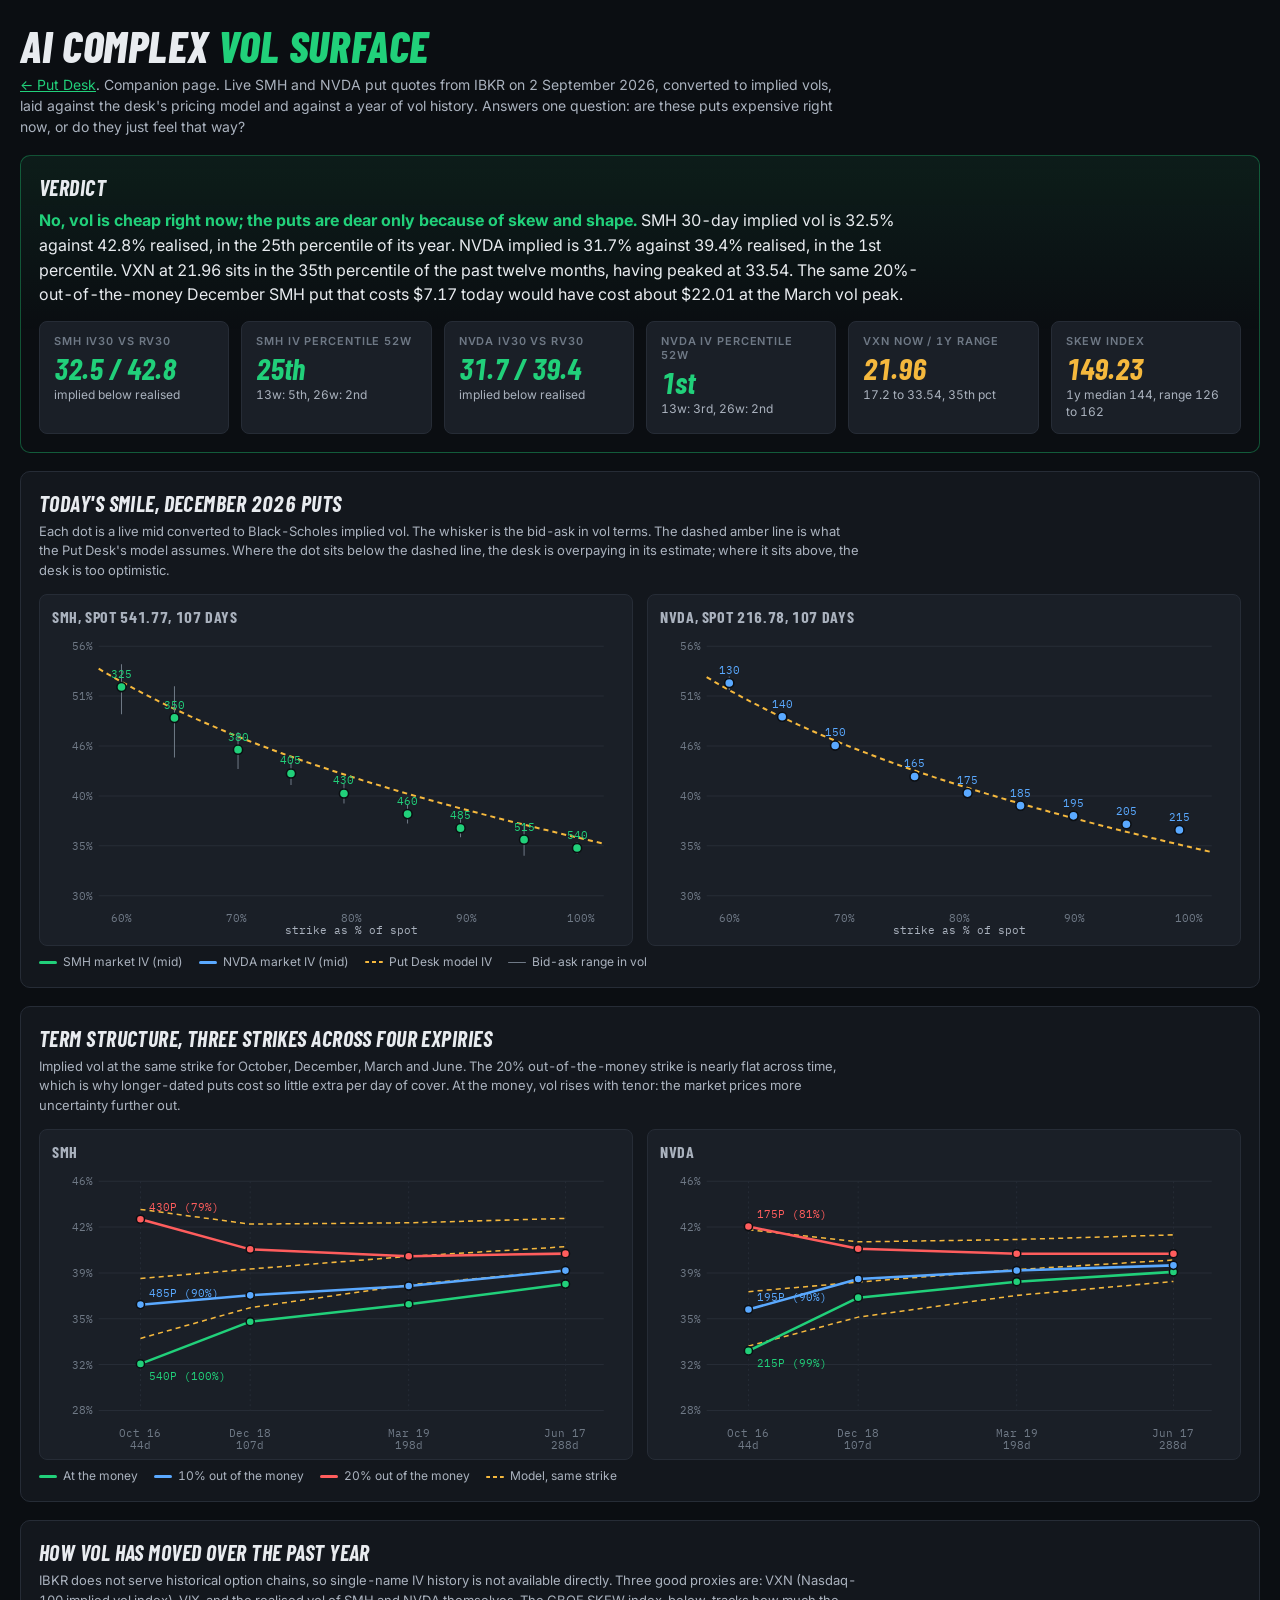
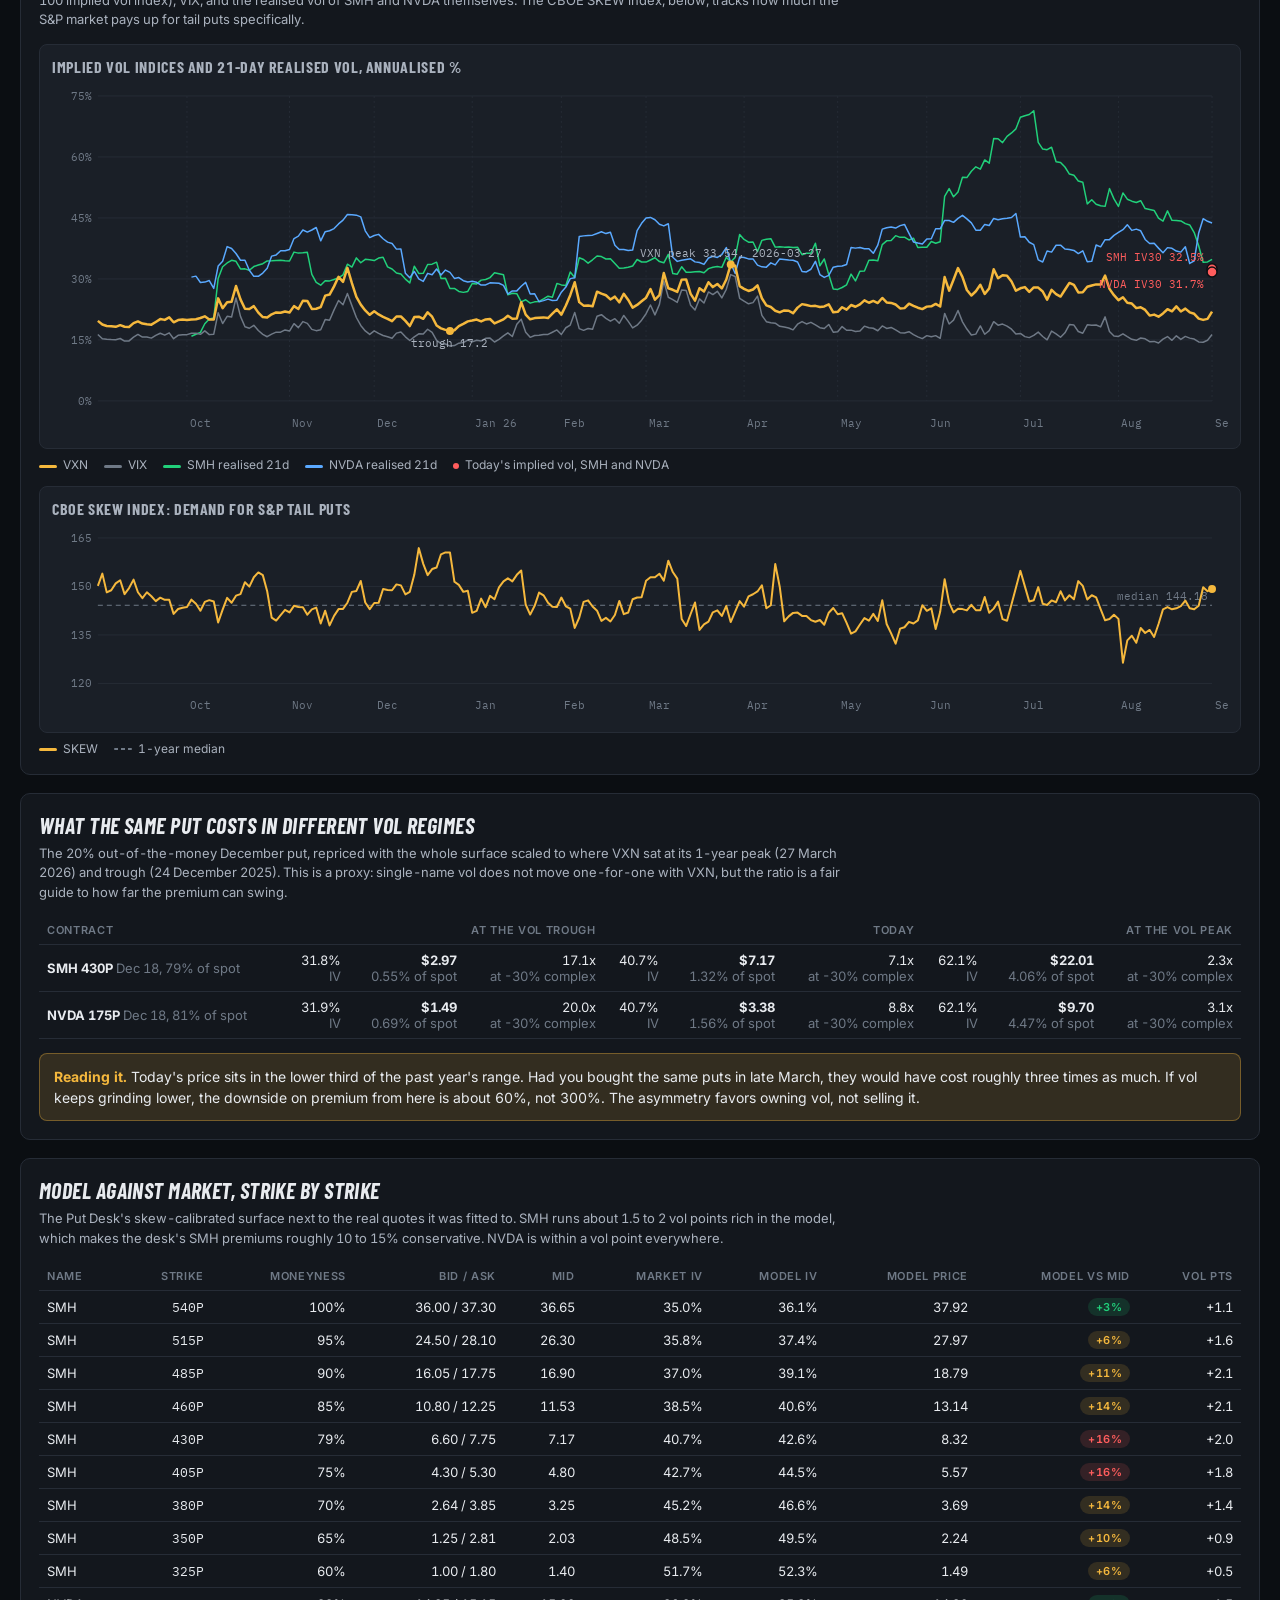
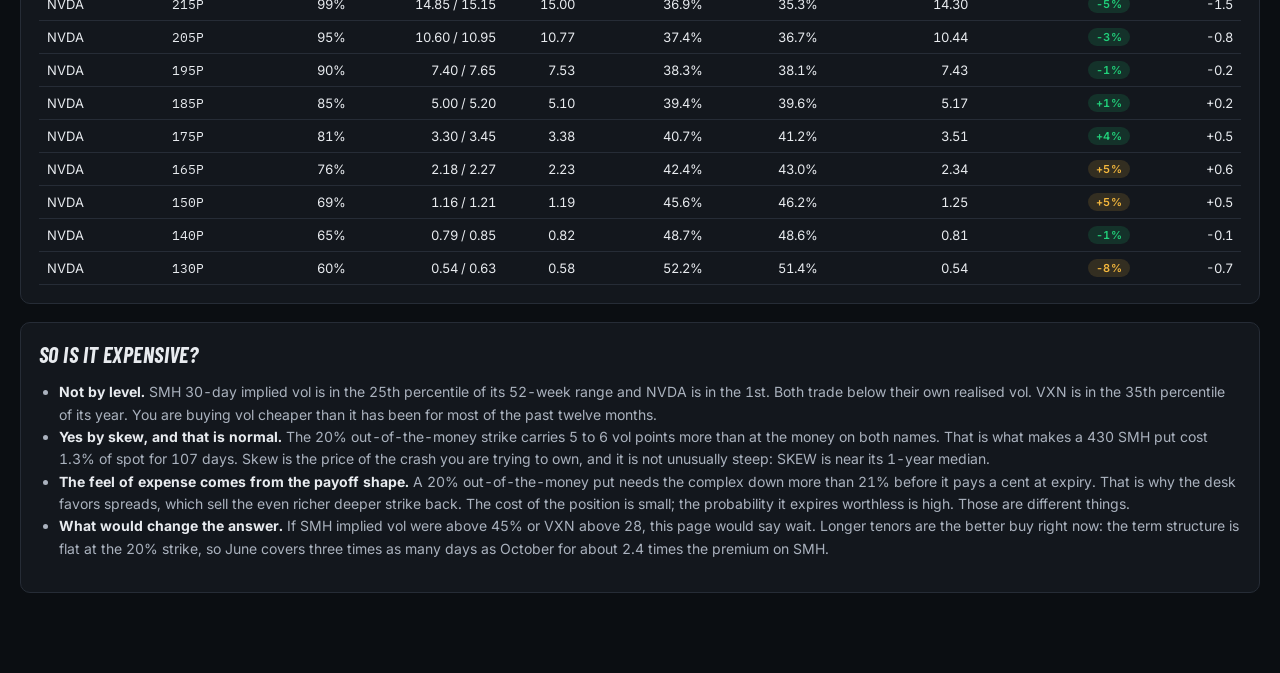
==== vol.html @ 0be99acf "Add vol surface page: live IV smiles, term structure, and vol history Co-Authored-By: Claude Fable 5" ====
<!doctype html>
<html lang="en">
<head>
<meta charset="UTF-8" />
<meta name="viewport" content="width=device-width, initial-scale=1.0" />
<meta name="theme-color" content="#0b0e12" />
<meta name="robots" content="noindex" />
<title>AI Complex Vol Surface</title>
<link rel="preconnect" href="https://fonts.googleapis.com" />
<link rel="preconnect" href="https://fonts.gstatic.com" crossorigin />
<link href="https://fonts.googleapis.com/css2?family=Barlow+Condensed:ital,wght@0,600;0,700;1,700;1,800&family=Inter:wght@400;500;600;700&family=IBM+Plex+Mono:wght@400;500;600&display=swap" rel="stylesheet" />
<style>
  :root {
    --bg: #0b0e12; --surface: #13171d; --surface-2: #1a1f27; --line: #262c36; --line-2: #333b47;
    --ink: #e8ebef; --ink-2: #aab2be; --ink-3: #6f7986;
    --green: #21d07a; --green-dim: rgba(33,208,122,.14); --amber: #f5b83d; --amber-dim: rgba(245,184,61,.14);
    --red: #ff5d5d; --red-dim: rgba(255,93,93,.14); --blue: #5aa9ff; --blue-dim: rgba(90,169,255,.14);
    --display: 'Barlow Condensed', Impact, 'Arial Narrow', sans-serif; --body: Inter, system-ui, sans-serif; --mono: 'IBM Plex Mono', ui-monospace, monospace;
  }
  * { box-sizing: border-box; }
  html, body { margin: 0; background: var(--bg); color: var(--ink); font-family: var(--body); font-size: 14px; font-variant-numeric: tabular-nums; }
  a { color: var(--green); }
  .wrap { max-width: 1280px; margin: 0 auto; padding: 24px 20px 80px; }
  h1 { font-family: var(--display); font-style: italic; font-weight: 800; text-transform: uppercase; font-size: 44px; letter-spacing: .01em; margin: 0; line-height: 1; }
  h1 span { color: var(--green); }
  h2 { font-family: var(--display); font-style: italic; font-weight: 700; text-transform: uppercase; font-size: 22px; margin: 0 0 4px; letter-spacing: .02em; }
  h3 { font-family: var(--display); font-weight: 700; text-transform: uppercase; font-size: 16px; letter-spacing: .04em; margin: 0 0 6px; color: var(--ink-2); }
  .sub { color: var(--ink-2); margin: 6px 0 0; max-width: 820px; line-height: 1.5; }
  .panel { background: var(--surface); border: 1px solid var(--line); border-radius: 10px; padding: 18px; margin-top: 18px; }
  .panel .sub { margin-bottom: 14px; font-size: 13px; }
  .verdict { border-color: rgba(33,208,122,.35); background: linear-gradient(180deg, rgba(33,208,122,.08), transparent 60%); }
  .verdict p { font-size: 16px; line-height: 1.55; max-width: 900px; margin: 8px 0 0; }
  .verdict b { color: var(--green); }
  .kpis { display: grid; grid-template-columns: repeat(auto-fit, minmax(160px, 1fr)); gap: 12px; margin-top: 14px; }
  .kpi { background: var(--surface-2); border: 1px solid var(--line); border-radius: 8px; padding: 12px 14px; }
  .kpi .l { font-size: 11px; text-transform: uppercase; letter-spacing: .08em; color: var(--ink-3); font-weight: 600; }
  .kpi .v { font-family: var(--display); font-style: italic; font-weight: 700; font-size: 30px; line-height: 1.1; margin-top: 4px; }
  .kpi .v.g { color: var(--green); } .kpi .v.a { color: var(--amber); } .kpi .v.r { color: var(--red); } .kpi .v.b { color: var(--blue); }
  .kpi .s { color: var(--ink-2); font-size: 12px; margin-top: 2px; line-height: 1.4; }
  .grid { display: grid; gap: 14px; }
  .g2 { grid-template-columns: repeat(auto-fit, minmax(420px, 1fr)); }
  .chart { background: var(--surface-2); border: 1px solid var(--line); border-radius: 8px; padding: 12px 12px 8px; }
  .chart svg { display: block; width: 100%; height: auto; }
  svg text { font-family: var(--mono); font-size: 11px; fill: var(--ink-3); }
  svg text.lab { fill: var(--ink-2); }
  .legend { display: flex; gap: 16px; flex-wrap: wrap; font-size: 12px; color: var(--ink-2); margin-top: 8px; }
  .legend i { display: inline-block; width: 18px; height: 3px; vertical-align: middle; margin-right: 6px; border-radius: 2px; }
  .legend i.dash { background: repeating-linear-gradient(90deg, currentColor 0 4px, transparent 4px 7px); height: 2px; }
  table.out { width: 100%; border-collapse: collapse; font-size: 13px; }
  table.out th, table.out td { padding: 7px 8px; border-bottom: 1px solid var(--line); text-align: right; white-space: nowrap; }
  table.out th { color: var(--ink-3); font-size: 11px; text-transform: uppercase; letter-spacing: .06em; font-weight: 600; }
  table.out th:first-child, table.out td:first-child { text-align: left; }
  table.out td.l { text-align: left; }
  .scroll { overflow-x: auto; }
  .pill { display: inline-block; padding: 2px 8px; border-radius: 999px; font-size: 11px; font-weight: 600; letter-spacing: .04em; text-transform: uppercase; }
  .pill.g { background: var(--green-dim); color: var(--green); } .pill.a { background: var(--amber-dim); color: var(--amber); } .pill.r { background: var(--red-dim); color: var(--red); } .pill.b { background: var(--blue-dim); color: var(--blue); }
  .note { background: var(--amber-dim); border: 1px solid rgba(245,184,61,.35); border-radius: 8px; padding: 12px 14px; color: var(--ink); line-height: 1.5; margin-top: 14px; }
  .note b { color: var(--amber); }
  .muted { color: var(--ink-3); } .mono { font-family: var(--mono); }
  ul { line-height: 1.6; color: var(--ink-2); padding-left: 20px; }
  ul b { color: var(--ink); }
  @media (max-width: 700px) { h1 { font-size: 34px; } .wrap { padding: 16px 12px 60px; } .g2 { grid-template-columns: 1fr; } }
</style>
</head>
<body>
<div class="wrap">
  <header>
    <h1>AI Complex <span>Vol Surface</span></h1>
    <p class="sub"><a href="index.html">&larr; Put Desk</a>. Companion page. Live SMH and NVDA put quotes from IBKR on 2 September 2026, converted to implied vols, laid against the desk's pricing model and against a year of vol history. Answers one question: are these puts expensive right now, or do they just feel that way?</p>
  </header>

  <section class="panel verdict">
    <h2>Verdict</h2>
    <p id="verdict"></p>
    <div class="kpis" id="kpis"></div>
  </section>

  <section class="panel">
    <h2>Today's smile, December 2026 puts</h2>
    <p class="sub">Each dot is a live mid converted to Black-Scholes implied vol. The whisker is the bid-ask in vol terms. The dashed amber line is what the Put Desk's model assumes. Where the dot sits below the dashed line, the desk is overpaying in its estimate; where it sits above, the desk is too optimistic.</p>
    <div class="grid g2">
      <div class="chart"><h3>SMH, spot 541.77, 107 days</h3><div id="smileSMH"></div></div>
      <div class="chart"><h3>NVDA, spot 216.78, 107 days</h3><div id="smileNVDA"></div></div>
    </div>
    <div class="legend"><span><i style="background:var(--green)"></i>SMH market IV (mid)</span><span><i style="background:var(--blue)"></i>NVDA market IV (mid)</span><span><i class="dash" style="color:var(--amber)"></i>Put Desk model IV</span><span><i style="background:var(--ink-3);height:1px"></i>Bid-ask range in vol</span></div>
  </section>

  <section class="panel">
    <h2>Term structure, three strikes across four expiries</h2>
    <p class="sub">Implied vol at the same strike for October, December, March and June. The 20% out-of-the-money strike is nearly flat across time, which is why longer-dated puts cost so little extra per day of cover. At the money, vol rises with tenor: the market prices more uncertainty further out.</p>
    <div class="grid g2">
      <div class="chart"><h3>SMH</h3><div id="termSMH"></div></div>
      <div class="chart"><h3>NVDA</h3><div id="termNVDA"></div></div>
    </div>
    <div class="legend"><span><i style="background:var(--green)"></i>At the money</span><span><i style="background:var(--blue)"></i>10% out of the money</span><span><i style="background:var(--red)"></i>20% out of the money</span><span><i class="dash" style="color:var(--amber)"></i>Model, same strike</span></div>
  </section>

  <section class="panel">
    <h2>How vol has moved over the past year</h2>
    <p class="sub">IBKR does not serve historical option chains, so single-name IV history is not available directly. Three good proxies are: VXN (Nasdaq-100 implied vol index), VIX, and the realised vol of SMH and NVDA themselves. The CBOE SKEW index, below, tracks how much the S&amp;P market pays up for tail puts specifically.</p>
    <div class="chart"><h3>Implied vol indices and 21-day realised vol, annualised %</h3><div id="histVol"></div></div>
    <div class="legend"><span><i style="background:var(--amber)"></i>VXN</span><span><i style="background:var(--ink-3)"></i>VIX</span><span><i style="background:var(--green)"></i>SMH realised 21d</span><span><i style="background:var(--blue)"></i>NVDA realised 21d</span><span><i style="background:var(--red);width:6px;height:6px;border-radius:50%"></i>Today's implied vol, SMH and NVDA</span></div>
    <div class="chart" style="margin-top:14px"><h3>CBOE SKEW index: demand for S&amp;P tail puts</h3><div id="histSkew"></div></div>
    <div class="legend"><span><i style="background:var(--amber)"></i>SKEW</span><span><i class="dash" style="color:var(--ink-3)"></i>1-year median</span></div>
  </section>

  <section class="panel">
    <h2>What the same put costs in different vol regimes</h2>
    <p class="sub">The 20% out-of-the-money December put, repriced with the whole surface scaled to where VXN sat at its 1-year peak (27 March 2026) and trough (24 December 2025). This is a proxy: single-name vol does not move one-for-one with VXN, but the ratio is a fair guide to how far the premium can swing.</p>
    <div class="scroll"><table class="out" id="regime"></table></div>
    <div class="note"><b>Reading it.</b> Today's price sits in the lower third of the past year's range. Had you bought the same puts in late March, they would have cost roughly three times as much. If vol keeps grinding lower, the downside on premium from here is about 60%, not 300%. The asymmetry favors owning vol, not selling it.</div>
  </section>

  <section class="panel">
    <h2>Model against market, strike by strike</h2>
    <p class="sub">The Put Desk's skew-calibrated surface next to the real quotes it was fitted to. SMH runs about 1.5 to 2 vol points rich in the model, which makes the desk's SMH premiums roughly 10 to 15% conservative. NVDA is within a vol point everywhere.</p>
    <div class="scroll"><table class="out" id="mvm"></table></div>
  </section>

  <section class="panel">
    <h2>So is it expensive?</h2>
    <ul>
      <li><b>Not by level.</b> SMH 30-day implied vol is in the 25th percentile of its 52-week range and NVDA is in the 1st. Both trade below their own realised vol. VXN is in the 35th percentile of its year. You are buying vol cheaper than it has been for most of the past twelve months.</li>
      <li><b>Yes by skew, and that is normal.</b> The 20% out-of-the-money strike carries 5 to 6 vol points more than at the money on both names. That is what makes a 430 SMH put cost 1.3% of spot for 107 days. Skew is the price of the crash you are trying to own, and it is not unusually steep: SKEW is near its 1-year median.</li>
      <li><b>The feel of expense comes from the payoff shape.</b> A 20% out-of-the-money put needs the complex down more than 21% before it pays a cent at expiry. That is why the desk favors spreads, which sell the even richer deeper strike back. The cost of the position is small; the probability it expires worthless is high. Those are different things.</li>
      <li><b>What would change the answer.</b> If SMH implied vol were above 45% or VXN above 28, this page would say wait. Longer tenors are the better buy right now: the term structure is flat at the 20% strike, so June covers three times as many days as October for about 2.4 times the premium on SMH.</li>
    </ul>
  </section>
</div>
<script>
const D = {"asof":"2026-09-02","names":{"SMH":{"S":541.77,"iv30":32.5,"rv30":42.8,"pct52":25,"pct26":2.4,"pct13":4.7,"beta":1,"smile":[{"K":540,"mny":0.9967329309485575,"bid":36,"ask":37.3,"mid":36.65,"ivMid":0.3496829852255151,"ivBid":0.3440440408027978,"ivAsk":0.3553221760183849,"ivModel":0.36071893644504593,"pxModel":37.92202549810517},{"K":515,"mny":0.9505878878490873,"bid":24.5,"ask":28.1,"mid":26.3,"ivMid":0.3584354974833234,"ivBid":0.34160642840382105,"ivAsk":0.3751904526113399,"ivModel":0.37401107735473976,"pxModel":27.973064644908646},{"K":485,"mny":0.8952138361297229,"bid":16.05,"ask":17.75,"mid":16.9,"ivMid":0.37037876750431487,"ivBid":0.3609840533900025,"ivAsk":0.37968779321443147,"ivModel":0.39100004616908185,"pxModel":18.792562932752475},{"K":460,"mny":0.8490687930302527,"bid":10.8,"ask":12.25,"mid":11.525,"ivMid":0.3850491309827637,"ivBid":0.3752759196999691,"ivAsk":0.3946523951460015,"ivModel":0.4062718668229649,"pxModel":13.142898428983514},{"K":430,"mny":0.7936947413108885,"bid":6.6,"ask":7.75,"mid":7.175,"ivMid":0.40651575080333724,"ivBid":0.3960968902284514,"ivAsk":0.416622169728592,"ivModel":0.4263487438766319,"pxModel":8.31870727566124},{"K":405,"mny":0.7475496982114181,"bid":4.3,"ask":5.3,"mid":4.8,"ivMid":0.4273730154660743,"ivBid":0.4153072047267722,"ivAsk":0.4388859480465902,"ivModel":0.44496450317268416,"pxModel":5.57273425238472},{"K":380,"mny":0.7014046551119479,"bid":2.64,"ask":3.85,"mid":3.245,"ivMid":0.4521991814141796,"ivBid":0.4320165880557264,"ivAsk":0.47054959219195824,"ivModel":0.4658024906635454,"pxModel":3.6885778833417397},{"K":350,"mny":0.6460306033925836,"bid":1.25,"ask":2.81,"mid":2.0300000000000002,"ivMid":0.48530903783593315,"ivBid":0.44409927027505636,"ivAsk":0.5182303924698675,"ivModel":0.49464715509474716,"pxModel":2.237149050797189},{"K":325,"mny":0.5998855602931134,"bid":1,"ask":1.8,"mid":1.4,"ivMid":0.5174129676945183,"ivBid":0.48921532273734314,"ivAsk":0.5410909146674006,"ivModel":0.5229040880363744,"pxModel":1.4875008693236822}],"term":{"430":[{"days":44,"mid":1.75,"iv":0.43011174020502885,"ivModel":0.43785068977813146},{"days":107,"mid":7.175,"iv":0.40651575080333724,"ivModel":0.4263487438766319},{"days":198,"mid":15.25,"iv":0.40104074223078556,"ivModel":0.42737048878631817},{"days":288,"mid":22.75,"iv":0.4031029153361083,"ivModel":0.43074635310861625}],"485":[{"days":44,"mid":6.275,"iv":0.36308269844007457,"ivModel":0.38364821718456155},{"days":107,"mid":16.9,"iv":0.37037876750431487,"ivModel":0.39100004616908185},{"days":198,"mid":28.825,"iv":0.3777123034229959,"ivModel":0.40094867188702593},{"days":288,"mid":39.325,"iv":0.3897950955975109,"ivModel":0.40855718290974746}],"540":[{"days":44,"mid":21.525,"iv":0.31652080450953013,"ivModel":0.3365407928460137},{"days":107,"mid":36.65,"iv":0.3496829852255151,"ivModel":0.36071893644504593},{"days":198,"mid":50.525000000000006,"iv":0.3633590659542075,"ivModel":0.3786344815684707},{"days":288,"mid":62.325,"iv":0.3792147472359141,"ivModel":0.39002047723095046}]},"K20":430,"now":{"px":7.175,"iv":0.40651575080333724},"cf":{"scale":1.5273224043715845,"ivPeak":0.6208806139318729,"pxPeak":22.01462864327773,"pxLo":2.9703071648092987,"ivLo":0.31840031483685793}},"NVDA":{"S":216.78,"iv30":31.7,"rv30":39.4,"pct52":1.2,"pct26":1.6,"pct13":3.1,"beta":1.1,"smile":[{"K":215,"mny":0.9917889104160901,"bid":14.85,"ask":15.15,"mid":15,"ivMid":0.36854570509250273,"ivBid":0.3652776643533676,"ivAsk":0.3718137391030074,"ivModel":0.35325465377402615,"pxModel":14.298164011719464},{"K":205,"mny":0.945659193652551,"bid":10.6,"ask":10.95,"mid":10.774999999999999,"ivMid":0.3744388476236633,"ivBid":0.3703286606716293,"ivAsk":0.3785444866119888,"ivModel":0.3666165870504037,"pxModel":10.442123183136957},{"K":195,"mny":0.8995294768890119,"bid":7.4,"ask":7.65,"mid":7.525,"ivMid":0.383199476529401,"ivBid":0.3798523038516348,"ivAsk":0.3865375936067038,"ivModel":0.3807714049550336,"pxModel":7.434289485094467},{"K":185,"mny":0.8533997601254728,"bid":5,"ask":5.2,"mid":5.1,"ivMid":0.39382857612060085,"ivBid":0.3906036749445423,"ivAsk":0.39703702481916303,"ivModel":0.3959311754759271,"pxModel":5.165476370342937},{"K":175,"mny":0.8072700433619338,"bid":3.3,"ask":3.45,"mid":3.375,"ivMid":0.40690509703960076,"ivBid":0.4038423190265774,"ivAsk":0.4099441155652064,"ivModel":0.41236519721358417,"pxModel":3.510158909099264},{"K":165,"mny":0.7611403265983947,"bid":2.18,"ask":2.27,"mid":2.225,"ivMid":0.4242919450136676,"ivBid":0.4218779502817669,"ivAsk":0.4266852097579429,"ivModel":0.4304183531426891,"pxModel":2.3409538321352663},{"K":150,"mny":0.6919457514530861,"bid":1.16,"ask":1.21,"mid":1.185,"ivMid":0.4564675639339344,"ivBid":0.45433470659182507,"ivAsk":0.4585772702651487,"ivModel":0.4615458464660565,"pxModel":1.24563299424082},{"K":140,"mny":0.645816034689547,"bid":0.79,"ask":0.85,"mid":0.8200000000000001,"ivMid":0.4865084656777132,"ivBid":0.48301499274339366,"ivAsk":0.48993096019145077,"ivModel":0.4859120440874375,"pxModel":0.8148337528184779},{"K":130,"mny":0.5996863179260079,"bid":0.54,"ask":0.63,"mid":0.585,"ivMid":0.5216144530031037,"ivBid":0.5144394988541015,"ivAsk":0.5284676697340291,"ivModel":0.514179481856,"pxModel":0.5384096445237274}],"term":{"175":[{"days":44,"mid":0.865,"iv":0.424383133867811,"ivModel":0.4218184079740595},{"days":107,"mid":3.375,"iv":0.40690509703960076,"ivModel":0.41236519721358417},{"days":198,"mid":6.9,"iv":0.4030585910330222,"ivModel":0.41419777222936677},{"days":288,"mid":9.95,"iv":0.40305893336420984,"ivModel":0.4178869154570393}],"195":[{"days":44,"mid":2.625,"iv":0.3592292706781518,"ivModel":0.37327403289617744},{"days":107,"mid":7.525,"iv":0.383199476529401,"ivModel":0.3807714049550336},{"days":198,"mid":12.525,"iv":0.3898983310443497,"ivModel":0.3906297378560913},{"days":288,"mid":16.375,"iv":0.3939157931537619,"ivModel":0.3981242637657061}],"215":[{"days":44,"mid":8.399999999999999,"iv":0.32675984098088495,"ivModel":0.33046318559777166},{"days":107,"mid":15,"iv":0.36854570509250273,"ivModel":0.35325465377402615},{"days":198,"mid":20.775,"iv":0.38109127387020125,"ivModel":0.3703544316342729},{"days":288,"mid":25.1,"iv":0.3887760086932136,"ivModel":0.3812824612246421}]},"K20":175,"now":{"px":3.375,"iv":0.40690509703960076},"cf":{"scale":1.5273224043715845,"ivPeak":0.621475271161576,"pxPeak":9.696503951749825,"pxLo":1.489524261353047,"ivLo":0.31870526726234666}}},"hist":{"dates":["2025-09-03","2025-09-04","2025-09-05","2025-09-08","2025-09-09","2025-09-10","2025-09-11","2025-09-12","2025-09-15","2025-09-16","2025-09-17","2025-09-18","2025-09-19","2025-09-22","2025-09-23","2025-09-24","2025-09-25","2025-09-26","2025-09-29","2025-09-30","2025-10-01","2025-10-02","2025-10-03","2025-10-06","2025-10-07","2025-10-08","2025-10-09","2025-10-10","2025-10-13","2025-10-14","2025-10-15","2025-10-16","2025-10-17","2025-10-20","2025-10-21","2025-10-22","2025-10-23","2025-10-24","2025-10-27","2025-10-28","2025-10-29","2025-10-30","2025-10-31","2025-11-03","2025-11-04","2025-11-05","2025-11-06","2025-11-07","2025-11-10","2025-11-11","2025-11-12","2025-11-13","2025-11-14","2025-11-17","2025-11-18","2025-11-19","2025-11-20","2025-11-21","2025-11-24","2025-11-25","2025-11-26","2025-11-28","2025-12-01","2025-12-02","2025-12-03","2025-12-04","2025-12-05","2025-12-08","2025-12-09","2025-12-10","2025-12-11","2025-12-12","2025-12-15","2025-12-16","2025-12-17","2025-12-18","2025-12-19","2025-12-22","2025-12-23","2025-12-24","2025-12-26","2025-12-29","2025-12-30","2025-12-31","2026-01-02","2026-01-05","2026-01-06","2026-01-07","2026-01-08","2026-01-09","2026-01-12","2026-01-13","2026-01-14","2026-01-15","2026-01-16","2026-01-20","2026-01-21","2026-01-22","2026-01-23","2026-01-26","2026-01-27","2026-01-28","2026-01-29","2026-01-30","2026-02-02","2026-02-03","2026-02-04","2026-02-05","2026-02-06","2026-02-09","2026-02-10","2026-02-11","2026-02-12","2026-02-13","2026-02-17","2026-02-18","2026-02-19","2026-02-20","2026-02-23","2026-02-24","2026-02-25","2026-02-26","2026-02-27","2026-03-02","2026-03-03","2026-03-04","2026-03-05","2026-03-06","2026-03-09","2026-03-10","2026-03-11","2026-03-12","2026-03-13","2026-03-16","2026-03-17","2026-03-18","2026-03-19","2026-03-20","2026-03-23","2026-03-24","2026-03-25","2026-03-26","2026-03-27","2026-03-30","2026-03-31","2026-04-01","2026-04-02","2026-04-06","2026-04-07","2026-04-08","2026-04-09","2026-04-10","2026-04-13","2026-04-14","2026-04-15","2026-04-16","2026-04-17","2026-04-20","2026-04-21","2026-04-22","2026-04-23","2026-04-24","2026-04-27","2026-04-28","2026-04-29","2026-04-30","2026-05-01","2026-05-04","2026-05-05","2026-05-06","2026-05-07","2026-05-08","2026-05-11","2026-05-12","2026-05-13","2026-05-14","2026-05-15","2026-05-18","2026-05-19","2026-05-20","2026-05-21","2026-05-22","2026-05-26","2026-05-27","2026-05-28","2026-05-29","2026-06-01","2026-06-02","2026-06-03","2026-06-04","2026-06-05","2026-06-08","2026-06-09","2026-06-10","2026-06-11","2026-06-12","2026-06-15","2026-06-16","2026-06-17","2026-06-18","2026-06-22","2026-06-23","2026-06-24","2026-06-25","2026-06-26","2026-06-29","2026-06-30","2026-07-01","2026-07-02","2026-07-06","2026-07-07","2026-07-08","2026-07-09","2026-07-10","2026-07-13","2026-07-14","2026-07-15","2026-07-16","2026-07-17","2026-07-20","2026-07-21","2026-07-22","2026-07-23","2026-07-24","2026-07-27","2026-07-28","2026-07-29","2026-07-30","2026-07-31","2026-08-03","2026-08-04","2026-08-05","2026-08-06","2026-08-07","2026-08-10","2026-08-11","2026-08-12","2026-08-13","2026-08-14","2026-08-17","2026-08-18","2026-08-19","2026-08-20","2026-08-21","2026-08-24","2026-08-25","2026-08-26","2026-08-27","2026-08-28","2026-08-31","2026-09-01"],"vxn":[19.69,18.79,18.44,18.35,18.22,18.62,18.23,18.18,19.12,19.57,19.02,18.86,18.74,19.42,20.13,19.93,20.54,19.33,19.87,20,19.87,20.01,20.08,20.4,20.82,20.02,20.04,25.23,22.8,24.28,24.42,28.26,24.97,22.64,22.59,23.3,21.72,20.61,20.5,21.31,21.76,21.66,21.99,21.73,23.3,22.6,24.64,24.58,22.62,22.67,23.06,25.88,26.15,28.16,30.51,29.3,32.72,28.95,25.57,23.67,22.26,21.17,22.06,21.28,20.65,20.19,19.62,20.75,20.76,19.67,18.4,20.62,20.71,20.19,21.78,20.72,18.52,17.85,17.47,17.2,17.38,18.39,18.95,19.56,19.75,20.01,19.53,20.03,20.15,19.06,19.53,20.05,20.96,20.2,20.29,24.26,21.19,20.08,20.37,20.43,20.55,20.37,21.44,22.52,21.23,23.45,26.01,29.19,24.3,23.42,23.46,23.26,26.87,26.37,25.98,24.96,25.64,24.23,26.36,24.82,22.94,23.61,24.52,25.4,27.51,24.87,26,31.44,27.69,27.33,26.82,29.83,29.87,26.32,24.66,27.72,26.9,29.2,27.98,28.74,27.65,29.86,33.54,33.26,28.24,27.56,27.04,27.39,28.43,25.24,23.5,23.09,22.19,21.8,22.25,22.18,21.57,22.93,23.8,23.58,23.32,23.38,23.08,23.24,23.76,21.79,21.92,23.04,22.46,23.58,23.15,23.76,24.74,24.13,24.59,24.08,25.33,24.21,24.09,23.71,22.74,22.82,23.9,23.39,22.92,22.58,23.18,23.27,23.84,23.22,30.47,27.12,29.78,32.68,30.44,27.27,25.92,26.95,28.56,26.31,27.67,32.37,30.18,30.91,30.82,29.37,27.11,27.69,27.98,26.81,27.92,27.86,26.91,24.89,27.3,26.28,25.65,27.34,29.03,28.53,26.66,26.74,28.06,28.39,28.65,28.61,30.84,27.55,26,24.77,25.48,24.15,23.95,22.82,23.04,22.38,20.97,21.23,20.72,21.51,22.56,22.04,23.26,21.98,22.69,21.79,21.42,20.24,19.92,20.18,21.96],"vix":[16.35,15.3,15.18,15.11,15.04,15.35,14.71,14.76,15.69,16.36,15.72,15.7,15.45,16.1,16.64,16.18,16.74,15.29,16.12,16.28,16.29,16.63,16.65,16.37,17.24,16.3,16.43,21.66,19.03,20.81,20.64,25.31,20.78,18.23,17.87,18.6,17.3,16.37,15.79,16.42,16.92,16.91,17.44,17.17,19,18.01,19.5,19.08,17.6,17.28,17.51,20,19.83,22.38,24.69,23.66,26.42,23.43,20.52,18.56,17.21,16.35,17.24,16.59,16.08,15.78,15.41,16.66,16.93,15.77,14.85,15.74,16.5,16.48,17.62,16.87,14.91,14.08,14,13.47,13.6,14.2,14.33,14.95,14.51,14.9,14.75,15.38,15.45,14.49,15.12,15.98,16.75,15.84,18.84,20.09,16.9,15.64,16.09,16.15,16.35,16.35,16.88,17.44,16.34,18,18.64,21.77,17.76,17.36,17.79,17.65,20.82,21.2,20.29,19.62,20.23,19.09,21.01,19.55,17.93,18.63,19.86,21.44,23.57,21.15,23.75,29.49,25.5,24.93,24.23,27.29,27.19,23.51,22.37,25.09,24.06,26.78,26.15,26.95,25.33,27.44,31.05,30.61,25.25,24.54,23.87,24.17,25.78,21.04,19.49,19.23,19.12,18.36,18.17,17.94,17.48,18.87,19.5,18.92,19.31,18.71,18.02,17.83,18.81,16.89,16.99,18.29,17.38,17.39,17.08,17.19,18.38,17.99,17.87,17.26,18.43,17.82,18.06,17.44,16.76,16.7,17.01,16.29,15.74,15.32,16.05,15.77,16.06,15.4,21.51,18.92,19.87,22.22,19.44,17.68,16.2,16.41,18.44,16.4,17.28,19.49,18.63,18.89,18.41,17.65,16.45,16.59,15.81,15.57,16.13,16.9,15.84,15.03,17.16,16.5,15.67,16.73,18.77,18.65,17.05,16.64,18.7,18.58,18.67,18.21,20.66,17.09,15.99,15.86,16.5,15.81,15.15,14.9,15.46,15.28,14.55,14.63,14.25,15.19,15.84,14.89,16.01,15.13,15.85,15.45,15.21,14.51,14.43,14.92,16.34],"skew":[150.22,153.96,148.16,148.82,150.93,151.92,147.63,149.49,152.11,148.21,146.37,148.19,146.97,145.46,146.53,145.87,145.89,141.51,143.03,143.44,143.68,145.93,144.65,142.5,145.22,145.76,145.34,138.86,142.81,146.48,144.98,147.14,147.63,151.31,149.95,152.85,154.34,153.49,148.5,140.37,139.45,141.15,142.78,141.99,144.01,143.64,143.54,141.27,142.94,143.45,138.57,142.49,137.93,140.9,142.98,143.05,144.96,148.34,148.6,151.68,145.04,143,144.86,144.94,149.23,148.91,148.83,150.63,150.32,147.55,148.32,153.59,161.86,156.99,153.49,155.38,155.87,159.93,160.53,160.53,151.45,150.47,148.33,148.7,141.86,142.45,146.23,143.57,147.08,146.04,149.75,151.6,152.52,151.57,153.59,154.96,144.41,141.31,144.02,148.1,147.25,144.98,143.74,143.65,146.56,143.85,143.16,137.16,140.31,145.23,145.71,143.78,142.5,139.35,140.28,139.17,141.19,145.52,141.43,141.94,146.05,146.57,146.67,151.78,152.83,152.87,153.95,151.8,157.98,154.46,152.44,139.94,137.76,141.49,145.04,136.54,138.26,139.12,142.02,142.63,140.88,143.99,139,142.23,145.45,143.77,146.95,147.6,148.45,150.36,143.27,144.18,156.93,149.94,139.23,140.74,141.82,141.9,140.91,140.84,139.59,139.08,139.64,138.16,141.88,143.33,141.38,141.74,138.74,135.42,136.11,138.21,140.21,139.41,141.51,139.32,145.77,138.4,135.5,132.31,136.96,137.39,139.04,138.57,139.52,144.18,142.46,143.24,136.86,142.15,152.25,145,141.97,143.08,142.98,142.6,144.32,142.66,142.62,146.72,141.85,143.14,145.3,139.89,139.4,144.46,149.6,154.82,150.02,145.38,145.74,149.79,144.67,144.27,145.69,145.13,148.51,145.72,147.28,146.05,151.66,150.19,145.95,147.28,146.6,142.98,139.55,139.9,141.23,139.96,126.41,133.32,134.73,132.57,137.13,135.59,136.54,134.37,138.36,142.91,143.6,142.93,143.23,143.9,145.64,143.27,142.96,144.05,149.77,148.53,149.23],"smhRV":[null,null,null,null,null,null,null,null,null,null,null,null,null,null,null,null,null,null,null,null,null,15.909409815342451,16.38632177317496,16.8696107438754,18.973054715280433,20.157300579840783,20.384507163374227,30.10589777668376,32.99599891317515,33.916589042626285,34.58580436918768,34.34742548399697,32.455237879197774,32.46993526968056,32.14032927180502,33.03493405150652,33.41315302137498,33.75493402797707,34.44514146537125,34.44965316287334,34.54448316736494,34.607250203492995,34.4964333283863,34.416080539562714,36.59454128050292,36.345440148308995,36.429523027440084,36.54873844594264,31.13085564768777,29.144850383728592,28.462010848785056,29.548507990181385,29.514219473313265,29.88434923788761,30.27159780053067,30.995219906945316,33.62181282350096,32.922162897684245,35.18336669693576,33.96415150410136,34.81844583276142,34.70825400044542,34.501672833882765,35.12976120022495,35.33172618599462,32.96379953162649,32.45480439668176,31.446915741248432,31.21695542822338,29.952411282260112,29.011912660443095,33.11315766274812,31.34751342725523,31.373826912694426,33.559595298703776,33.616162736069384,34.124093064895845,30.116765718621963,30.15248842730509,27.64248072643159,27.644085291973187,26.923391621435748,26.683229271721775,26.906198141687497,28.8664868824714,28.766579252270553,29.70978959349859,29.852603378316545,30.31118483443293,31.497231499227162,31.251307369312048,31.02076078245287,26.104994681633293,26.49693518613419,26.369602354974216,24.339006476013108,24.887326997057258,24.033472889020217,24.361768928634252,24.46000524098853,25.071309753114377,25.75190468449291,25.51705736181229,28.897036153552115,28.539088805175545,28.355102679847178,31.68783089235489,30.356277067095316,35.20647370019827,34.780774324109295,33.861868021853574,34.713069315680364,35.64859988678128,35.47987199328247,34.891201004025056,34.96847162338592,33.779535022605586,32.615706612839894,32.69304900170515,32.889504497547364,33.1766584284212,34.775928496141326,34.16370340688388,34.1466483437757,34.6585760717966,35.19794238239982,34.26138039075349,33.98117980710397,36.052864302921584,31.314377383151882,31.17842614762792,32.99729410749856,31.636060511408665,31.669074394436674,31.763735586885318,31.84563108691536,31.51415153662923,32.53467605395342,32.87467386220023,33.06944067050206,32.84927829570214,35.33727196790449,34.17452514405947,35.283254377100306,40.938184193306384,39.70512270231392,39.05439787151186,39.071236055130065,36.738719709683046,39.487760146466734,39.751290140303595,39.89797102068924,37.8184838846441,37.940429961714,37.82261459127111,37.83204924807394,37.737946001070725,37.81102842036113,35.95666549695244,36.31470252930388,36.31385487586208,38.78594385002678,33.24302311995353,34.90408030243567,31.082423884111243,27.522405702494684,27.43824961094089,27.880949455468617,28.559265609676082,31.16959856650125,29.502225181718046,31.90615589868645,31.927964814495947,34.61626989315166,34.62870559612527,34.48333732998652,38.426512284881134,39.35167341063651,39.46030470638537,40.64147054245931,40.22436258654599,40.277822017437366,39.59142130727953,40.03489979989076,37.71421101266331,37.79477877489913,37.80448587576793,39.18096135279978,38.76279577631744,39.138582630030434,50.31574500685804,52.220780582701444,50.19575109189739,51.360624743338605,55.02345150387836,54.938233961114015,56.481542109432695,57.56394167138929,57.01262531189022,59.26487372757905,58.44939762891024,64.51390202465092,64.47754538705071,63.530551012639535,65.05367810514588,65.90133395084138,66.90750508642166,69.75252564510251,70.11923747709727,70.44863903811576,71.36218631389795,63.56846281513017,61.931972414584415,61.780526013298854,62.38830657125685,58.78998873682069,58.65142596703009,57.521177577344154,55.78163634215825,55.52688248486392,54.09487433348181,53.798141210579196,48.44814385182662,49.49649359796655,48.38798031186032,47.97861806973895,47.84902978998206,52.21012142297297,49.68713643765548,47.84915734748091,51.14801423575139,49.61937912487946,49.10598576223098,48.80796892751359,49.23662584820634,47.3075458104037,47.052140360743444,46.833478660828284,44.91620248980403,44.20932158759286,46.73259260159016,44.40470215587885,44.37660808613152,44.254885418789684,43.60473087358395,43.29069067117541,41.3940200081254,38.1545869996634,34.11989295657562,34.15918798404102,34.833242501328016],"nvdaRV":[null,null,null,null,null,null,null,null,null,null,null,null,null,null,null,null,null,null,null,null,null,30.43331665018505,30.67873762916667,29.11990056211141,29.21662515879051,29.6164814614501,27.68095399830528,33.16413462787081,34.32760604943264,37.94011730477402,37.47372676084868,36.24564280171235,34.57214498606292,34.6126624649943,32.14202719568037,30.628460285208813,30.639036486498068,31.437545218616453,32.59541796808338,35.6183079547593,35.906262432668576,36.90538804183788,36.911207571915625,37.21874125478828,39.92351194853255,40.50821616070007,42.02899831511965,41.52222702990864,42.03586481018265,42.64421993705142,39.36082523135917,41.609438502951676,41.84265507634847,42.38375660757473,43.52193624720684,44.453185309704345,45.83889729443746,45.80315623692537,45.68967060359234,45.26802215347109,41.847545232445235,40.18194034569161,40.68721851071821,40.95708653806204,39.86870104603733,39.034206264852926,38.73030071861546,37.33751082742256,37.34483906717337,31.373651994477562,30.287080825094005,31.83432276576165,30.00177216153824,29.395907008663176,31.382613992431118,31.036523516443893,32.42999098150453,30.959038959294578,32.18299464794184,31.61294573753063,30.130463599691666,30.331137836298165,29.54879562016207,29.265342386469197,29.407923700671283,29.164195286836637,28.472379492908363,28.534119923551355,29.041958765391602,29.024371069516974,28.934641476514017,28.402864672477552,26.30225118203771,27.032994689647065,27.070702399850415,28.19813069984305,29.148419060458952,26.300792194479598,26.325465995250102,24.375848651998638,24.668434591631733,25.01962236329766,24.669154941416572,24.780111045340522,26.74562993937161,28.000960618176983,30.084041249162336,30.26143323217663,40.40450684057852,40.58193123623115,40.69590901315382,40.76451507250471,41.18015860093345,41.602272898707994,41.14678537564892,41.499682766931876,38.27976244998988,37.22888939721416,37.24724454256472,36.988807573041896,37.11997191107084,41.857860800265826,43.66818701254155,45.00856622202756,45.134327759128276,44.56305518813811,43.43022616902242,43.04634503437708,43.57882169608134,35.31495851914116,34.309688606286116,34.59494276431395,34.76123540327415,34.949020808522455,34.201015682711045,34.0333387631469,33.586991072148784,35.158547039913024,35.554605557141116,35.26989112883388,36.01531814590169,37.726633497053506,33.89093061317187,31.350035137026904,35.35909618311502,35.27344861634159,34.92474818414871,34.92236744195154,33.37533823093202,32.95902511251351,32.89755159511615,33.95275268970062,33.4627101828688,34.93194773110251,34.7782880282153,34.64220122722797,34.58909745710197,34.17475470441328,31.838597091225406,31.720847581261925,32.37291794404531,34.347648201768635,31.08403859636991,30.379037704866143,30.860488109971918,32.90395629662502,33.14921983845275,33.17723307253973,33.56316283172771,37.74628541414347,37.562289269851505,37.71128427418309,37.43043501469404,37.41111246452896,36.309592812766944,38.31238478897335,42.245535937950635,42.56298912181273,42.76101424933777,42.51186025746502,43.11856393778425,43.40225996701536,41.18953768003726,39.09672388311852,38.81781458512141,38.611209460333995,39.82866025255131,39.873435094372425,42.3601514620162,42.32743604488306,44.39134697005692,44.37232703235169,43.91084427450458,44.89303782514262,45.64882962298064,44.745961306421364,43.779055979971886,41.990021731065774,41.989818484124,43.41210152469307,43.14221530918673,44.873182473151424,44.56746661350031,44.76978384060295,44.91295259389735,45.10441940894631,46.08344131849693,40.303994206221276,40.393660754649055,39.02335417267553,38.43448272109672,34.67218449879382,34.17189557614023,36.85747247607758,36.58933434824655,38.292310337640025,38.296694493487514,37.364037694438565,37.24826967755815,37.00213219857195,36.223892885106935,36.917900029756304,34.21178353583183,34.3409594481164,38.34024954222699,37.88145214580144,39.65174750692467,39.66876322780843,40.70248421588186,41.41404641283879,42.10969375724887,43.30680436205016,41.93742362976482,42.25911841127673,41.83705366202052,39.7026240586034,38.72794588486508,38.73832716215897,37.56145602180665,36.438047626332555,37.70286466889144,37.53563117629407,36.859278373104424,36.59376103375839,37.91308183623609,33.79189999874299,34.45545549681274,41.28797246845364,44.804233442802314,44.159372578774864,43.75434313533187],"smh":[286.43,289.86,293.28,296.52,297.81,300.83,303.93,304.32,307.17,307.21,305.25,316.97,315.71,322.17,321.7,321.11,321.06,321.82,322.66,326.36,333.69,338.24,336.68,343.38,337.05,346.07,345.21,325.34,339.75,333.5,341.78,343.3,342.83,347.22,345.3,338.6,344.8,351.14,359.94,363.11,368.61,363.73,363.02,366.1,352.76,359.5,351.09,348.12,358.79,351.05,355.53,344.82,344.98,340.3,333.29,339.44,325.1,326.13,339.12,340.01,347.71,352.28,352.96,359.43,364.37,361.6,364.42,368.55,369,374.1,370.89,354.12,352.9,351.94,339.24,347.25,356.23,359.7,363.16,364.17,365.86,364.21,363.31,360.13,373.3,377.59,387.62,385.02,378.98,389.22,390.66,391.53,388.35,396.41,400.39,390.39,401.93,402.82,400.09,398.82,407.25,416.63,417.52,403.46,407.97,397.68,382.02,381.07,401.65,406.65,404.76,414.78,406.11,407.72,407.51,412.55,410.2,415.03,412.88,419.16,426.16,412.01,406.37,406.39,391.06,399.1,395.35,380.56,394.37,397.33,401.03,388.13,387.33,393.92,396.88,393.67,394.92,384.74,391.36,394.59,399.02,380.84,374.25,362.53,383.4,391.97,392.32,395.98,399.9,422.92,430.31,436.88,443.34,452,453,454.8,464.16,463.96,464.66,476.83,481.85,506.44,506.26,491.21,499.58,506.72,509.82,506.79,522.69,549.76,540.1,566.54,576.31,561.25,572.46,578.34,556.34,546.16,543.96,564.66,567.88,576.32,602.14,595.5,599.83,598.93,607.81,632.21,637.9,627.53,569.69,598.16,591.01,570.91,609.45,619.96,647.1,616,623.97,659.88,668.91,622.05,618.92,636.88,611.61,631.98,655.89,620.46,592.29,604.3,581.45,593,607.73,611.03,585.62,600.31,590.77,568.92,556.53,558.83,584.08,586.91,580.17,561.19,548.55,529.6,504.22,538.9,540.53,545.46,575.71,569.7,571.48,582.7,569.41,572.93,584.83,589.12,587.82,594.07,569.77,560.92,562.65,560.42,546.8,555.82,555.77,573,553.11,556.63,545.22],"nvda":[170.62,171.66,167.02,168.31,170.76,177.33,177.17,177.82,177.75,174.88,170.29,176.24,176.67,183.61,178.43,176.97,177.69,178.19,181.85,186.58,187.24,188.89,187.62,185.54,185.04,189.11,192.57,183.16,188.32,180.03,179.83,181.81,183.22,182.64,181.16,180.28,182.16,186.26,191.49,201.03,207.04,202.89,202.49,206.88,198.69,195.21,188.08,188.15,199.05,193.16,193.8,186.86,190.17,186.6,181.36,186.52,180.64,178.88,182.55,177.82,180.26,177,179.92,181.46,179.59,183.38,182.41,185.55,184.97,183.78,180.93,175.02,176.29,177.72,170.94,174.14,180.99,183.69,189.21,188.61,190.53,188.22,187.54,186.5,188.85,188.12,187.24,189.11,185.04,184.86,184.94,185.81,183.14,187.05,186.23,178.07,183.32,184.84,187.67,186.47,188.52,191.52,192.51,191.13,185.61,180.34,174.19,171.88,185.41,190.04,188.54,190.05,186.94,182.81,184.97,187.98,187.9,189.82,191.55,192.85,195.56,184.89,177.19,182.48,180.05,183.04,183.34,177.82,182.65,184.77,186.03,183.14,180.25,183.22,181.93,180.4,178.56,172.7,175.64,175.2,178.68,171.24,167.52,165.17,174.4,175.75,177.39,177.64,178.1,182.08,183.91,188.63,189.31,196.51,198.87,198.35,201.68,202.06,199.88,202.5,199.64,208.27,216.61,213.17,209.25,199.57,198.45,198.48,196.5,207.83,211.5,215.2,219.44,220.78,225.83,235.74,225.32,222.32,220.61,223.47,219.51,215.33,214.86,212.6,214.25,211.14,224.36,222.82,214.75,218.66,205.1,208.64,208.19,200.42,204.87,205.19,212.45,207.41,204.65,210.69,208.65,200.04,199,195.74,192.53,194.97,200.09,197.58,194.83,195.55,196.93,204.12,202.78,210.96,203.53,211.8,212.5,207.4,202.81,203.28,207.29,212.06,208.76,206.84,196.51,197.01,190.01,195.04,200.75,206.64,211.94,219.22,218.99,223.96,217.55,217.5,224.09,225.3,225.16,225.01,219.74,217.56,216.85,214.72,208.48,213.05,209.66,227.98,217.55,220.78,217.44]},"vxn":{"now":21.96,"max":33.54,"min":17.2,"maxDate":"2026-03-27","minDate":"2025-12-24","pctile":0.3545816733067729}};
(() => {
'use strict';
const $ = id => document.getElementById(id);
const pct1 = v => (v * 100).toFixed(1);
const fmt = (n, d = 2) => n.toFixed(d);
const names = D.names;
// ---------- Verdict ----------
const s = names.SMH, n = names.NVDA;
$('verdict').innerHTML = `<b>No, vol is cheap right now; the puts are dear only because of skew and shape.</b> SMH 30-day implied vol is ${s.iv30}% against ${s.rv30}% realised, in the ${s.pct52}th percentile of its year. NVDA implied is ${n.iv30}% against ${n.rv30}% realised, in the ${Math.round(n.pct52)}st percentile. VXN at ${D.vxn.now} sits in the ${Math.round(D.vxn.pctile * 100)}th percentile of the past twelve months, having peaked at ${D.vxn.max}. The same 20%-out-of-the-money December SMH put that costs $${fmt(s.now.px)} today would have cost about $${fmt(s.cf.pxPeak)} at the March vol peak.`;
const k = [
  ['SMH IV30 vs RV30', `${s.iv30} / ${s.rv30}`, 'g', 'implied below realised'],
  ['SMH IV percentile 52w', `${s.pct52}th`, 'g', '13w: 5th, 26w: 2nd'],
  ['NVDA IV30 vs RV30', `${n.iv30} / ${n.rv30}`, 'g', 'implied below realised'],
  ['NVDA IV percentile 52w', `1st`, 'g', '13w: 3rd, 26w: 2nd'],
  ['VXN now / 1y range', `${D.vxn.now}`, 'a', `${D.vxn.min} to ${D.vxn.max}, ${Math.round(D.vxn.pctile * 100)}th pct`],
  ['SKEW index', `${D.hist.skew.at(-1)}`, 'a', `1y median 144, range 126 to 162`],
];
$('kpis').innerHTML = k.map(x => `<div class="kpi"><div class="l">${x[0]}</div><div class="v ${x[2]}">${x[1]}</div><div class="s">${x[3]}</div></div>`).join('');

// ---------- SVG helpers ----------
function frame(W, H, pad, xr, yr, opts = {}) {
  const X = x => pad.l + (x - xr[0]) / (xr[1] - xr[0]) * (W - pad.l - pad.r);
  const Y = y => pad.t + (yr[1] - y) / (yr[1] - yr[0]) * (H - pad.t - pad.b);
  let g = '';
  const yt = opts.yTicks || 5;
  for (let i = 0; i <= yt; i++) { const v = yr[0] + (yr[1] - yr[0]) * i / yt; g += `<line x1="${pad.l}" x2="${W - pad.r}" y1="${Y(v)}" y2="${Y(v)}" stroke="var(--line)" /><text x="${pad.l - 6}" y="${Y(v) + 4}" text-anchor="end">${opts.yFmt ? opts.yFmt(v) : v.toFixed(0)}</text>`; }
  return { X, Y, g };
}
const line = (pts, color, w = 2, dash = '') => `<path d="${pts.map((p, i) => (i ? 'L' : 'M') + p[0].toFixed(1) + ' ' + p[1].toFixed(1)).join(' ')}" fill="none" stroke="${color}" stroke-width="${w}" ${dash ? `stroke-dasharray="${dash}"` : ''} stroke-linejoin="round" />`;

// ---------- Smile ----------
function smile(id, d, color) {
  const W = 560, H = 300, pad = { l: 46, r: 16, t: 14, b: 40 };
  const xr = [0.58, 1.02], yr = [30, 56];
  const f = frame(W, H, pad, xr, yr, { yFmt: v => v.toFixed(0) + '%' });
  let g = f.g;
  for (let m = 0.6; m <= 1.001; m += 0.1) g += `<text x="${f.X(m)}" y="${H - 14}" text-anchor="middle">${Math.round(m * 100)}%</text>`;
  g += `<text x="${(pad.l + W - pad.r) / 2}" y="${H - 2}" text-anchor="middle" class="lab">strike as % of spot</text>`;
  // model curve
  const pts = []; for (let m = 0.58; m <= 1.0201; m += 0.01) { const K = d.S * m; const iv = modelIV(d.iv30, d.S, K, 107); pts.push([f.X(m), f.Y(iv * 100)]); }
  g += line(pts, 'var(--amber)', 2, '5 4');
  // market points
  for (const p of d.smile) {
    const x = f.X(p.mny);
    if (isFinite(p.ivBid) && isFinite(p.ivAsk)) g += `<line x1="${x}" x2="${x}" y1="${f.Y(p.ivBid * 100)}" y2="${f.Y(p.ivAsk * 100)}" stroke="var(--ink-3)" stroke-width="1" />`;
    g += `<circle cx="${x}" cy="${f.Y(p.ivMid * 100)}" r="4.5" fill="${color}" stroke="var(--bg)" stroke-width="1.5" />`;
    g += `<text x="${x}" y="${f.Y(p.ivMid * 100) - 9}" text-anchor="middle" style="fill:${color}">${p.K}</text>`;
  }
  $(id).innerHTML = `<svg viewBox="0 0 ${W} ${H}">${g}</svg>`;
}
function modelIV(iv30, S, K, days, term = 0.08, skew = -0.28) { const atm = (iv30 / 100) * Math.pow(days / 30, term); const slope = skew * Math.sqrt(107 / days); const lm = Math.log(K / S); return Math.max(0.08, atm + slope * lm + 0.15 * lm * lm * Math.max(0, -lm)); }
smile('smileSMH', s, 'var(--green)');
smile('smileNVDA', n, 'var(--blue)');

// ---------- Term ----------
function term(id, d) {
  const W = 560, H = 280, pad = { l: 46, r: 16, t: 14, b: 40 };
  const xr = [20, 310], yr = [28, 46];
  const f = frame(W, H, pad, xr, yr, { yFmt: v => v.toFixed(0) + '%' });
  let g = f.g;
  const exps = [[44, 'Oct 16'], [107, 'Dec 18'], [198, 'Mar 19'], [288, 'Jun 17']];
  for (const [dd, l] of exps) g += `<line x1="${f.X(dd)}" x2="${f.X(dd)}" y1="${pad.t}" y2="${H - pad.b}" stroke="var(--line)" stroke-dasharray="2 3" /><text x="${f.X(dd)}" y="${H - 14}" text-anchor="middle">${l}</text><text x="${f.X(dd)}" y="${H - 2}" text-anchor="middle">${dd}d</text>`;
  const ks = Object.keys(d.term).map(Number).sort((a, b) => b - a);
  const colors = ['var(--green)', 'var(--blue)', 'var(--red)'];
  ks.forEach((K, i) => {
    const rows = d.term[K];
    g += line(rows.map(r => [f.X(r.days), f.Y(r.ivModel * 100)]), 'var(--amber)', 1.5, '5 4');
    g += line(rows.map(r => [f.X(r.days), f.Y(r.iv * 100)]), colors[i], 2.5);
    for (const r of rows) g += `<circle cx="${f.X(r.days)}" cy="${f.Y(r.iv * 100)}" r="4" fill="${colors[i]}" stroke="var(--bg)" stroke-width="1.5" />`;
    const first = rows[0];
    g += `<text x="${f.X(first.days) + 8}" y="${f.Y(first.iv * 100) + (i === 0 ? 16 : -8)}" text-anchor="start" style="fill:${colors[i]}">${K}P (${Math.round(K / d.S * 100)}%)</text>`;
  });
  $(id).innerHTML = `<svg viewBox="0 0 ${W} ${H}">${g}</svg>`;
}
term('termSMH', s); term('termNVDA', n);

// ---------- History ----------
function hist() {
  const h = D.hist; const N = h.dates.length;
  const W = 1180, H = 360, pad = { l: 46, r: 16, t: 14, b: 40 };
  const yr = [0, 75];
  const f = frame(W, H, pad, [0, N - 1], yr, { yFmt: v => v.toFixed(0) + '%' });
  let g = f.g;
  // month ticks
  let lastM = '';
  h.dates.forEach((dt, i) => { const m = dt.slice(0, 7); if (m !== lastM) { lastM = m; if (i > 3) g += `<line x1="${f.X(i)}" x2="${f.X(i)}" y1="${pad.t}" y2="${H - pad.b}" stroke="var(--line)" stroke-dasharray="2 3" /><text x="${f.X(i) + 3}" y="${H - 14}">${new Date(dt).toLocaleString('en-US', { month: 'short', timeZone: 'UTC' })}${m.endsWith('-01') ? ' ' + dt.slice(2, 4) : ''}</text>`; } });
  const ser = (fr, arr, color, w) => line(arr.map((v, i) => v == null ? null : [fr.X(i), fr.Y(v)]).filter(Boolean), color, w);
  g += ser(f, h.smhRV, 'var(--green)', 1.5);
  g += ser(f, h.nvdaRV, 'var(--blue)', 1.5);
  g += ser(f, h.vix, 'var(--ink-3)', 1.5);
  g += ser(f, h.vxn, 'var(--amber)', 2.5);
  // peak/trough markers
  const iMax = h.vxn.indexOf(D.vxn.max), iMin = h.vxn.indexOf(D.vxn.min);
  g += `<circle cx="${f.X(iMax)}" cy="${f.Y(D.vxn.max)}" r="4" fill="var(--amber)" /><text x="${f.X(iMax)}" y="${f.Y(D.vxn.max) - 8}" text-anchor="middle" class="lab">VXN peak ${D.vxn.max}, ${D.vxn.maxDate}</text>`;
  g += `<circle cx="${f.X(iMin)}" cy="${f.Y(D.vxn.min)}" r="4" fill="var(--amber)" /><text x="${f.X(iMin)}" y="${f.Y(D.vxn.min) + 16}" text-anchor="middle" class="lab">trough ${D.vxn.min}</text>`;
  // today's implied vol markers
  g += `<circle cx="${f.X(N - 1)}" cy="${f.Y(s.iv30)}" r="5" fill="var(--red)" stroke="var(--bg)" stroke-width="1.5" /><text x="${f.X(N - 1) - 8}" y="${f.Y(s.iv30) - 8}" text-anchor="end" style="fill:var(--red)">SMH IV30 ${s.iv30}%</text>`;
  g += `<circle cx="${f.X(N - 1)}" cy="${f.Y(n.iv30)}" r="5" fill="var(--red)" stroke="var(--bg)" stroke-width="1.5" /><text x="${f.X(N - 1) - 8}" y="${f.Y(n.iv30) + 16}" text-anchor="end" style="fill:var(--red)">NVDA IV30 ${n.iv30}%</text>`;
  $('histVol').innerHTML = `<svg viewBox="0 0 ${W} ${H}">${g}</svg>`;
  // SKEW
  const W2 = 1180, H2 = 200, yr2 = [120, 165];
  const f2 = frame(W2, H2, pad, [0, N - 1], yr2, { yTicks: 3, yFmt: v => v.toFixed(0) });
  let g2 = f2.g; lastM = '';
  h.dates.forEach((dt, i) => { const m = dt.slice(0, 7); if (m !== lastM) { lastM = m; if (i > 3) g2 += `<text x="${f2.X(i) + 3}" y="${H2 - 14}">${new Date(dt).toLocaleString('en-US', { month: 'short', timeZone: 'UTC' })}</text>`; } });
  const med = [...h.skew].sort((a, b) => a - b)[Math.floor(N / 2)];
  g2 += `<line x1="${pad.l}" x2="${W2 - pad.r}" y1="${f2.Y(med)}" y2="${f2.Y(med)}" stroke="var(--ink-3)" stroke-dasharray="5 4" /><text x="${W2 - pad.r - 4}" y="${f2.Y(med) - 5}" text-anchor="end">median ${med}</text>`;
  g2 += ser(f2, h.skew, 'var(--amber)', 2);
  g2 += `<circle cx="${f2.X(N - 1)}" cy="${f2.Y(h.skew[N - 1])}" r="4" fill="var(--amber)" />`;
  $('histSkew').innerHTML = `<svg viewBox="0 0 ${W2} ${H2}">${g2}</svg>`;
}
hist();

// ---------- Regime table ----------
(() => {
  const rows = [s, n].map(d => {
    const K = d.K20; const T = 107 / 365;
    const cells = [['VXN trough (24 Dec 2025, VXN ' + D.vxn.min + ')', d.cf.ivLo, d.cf.pxLo], ['Today (VXN ' + D.vxn.now + ')', d.now.iv, d.now.px], ['VXN peak (27 Mar 2026, VXN ' + D.vxn.max + ')', d.cf.ivPeak, d.cf.pxPeak]];
    const pay = K - d.S * (1 - 0.30 * d.beta);
    return `<tr><td class="l"><b>${d === s ? 'SMH' : 'NVDA'} ${K}P</b> <span class="muted">Dec 18, ${Math.round(K / d.S * 100)}% of spot</span></td>${cells.map(c => `<td>${pct1(c[1])}%<br><span class="muted">IV</span></td><td><b>$${fmt(c[2])}</b><br><span class="muted">${(c[2] / d.S * 100).toFixed(2)}% of spot</span></td><td>${(pay / c[2]).toFixed(1)}x<br><span class="muted">at -30% complex</span></td>`).join('')}</tr>`;
  });
  $('regime').innerHTML = `<thead><tr><th>Contract</th><th colspan="3">At the vol trough</th><th colspan="3">Today</th><th colspan="3">At the vol peak</th></tr></thead><tbody>${rows.join('')}</tbody>`;
})();

// ---------- Model vs market ----------
(() => {
  const rows = [];
  for (const [t, d] of [['SMH', s], ['NVDA', n]]) for (const p of d.smile) {
    const diff = (p.ivModel - p.ivMid) * 100; const pxd = (p.pxModel / p.mid - 1) * 100;
    const cls = Math.abs(pxd) < 5 ? 'g' : Math.abs(pxd) < 15 ? 'a' : 'r';
    rows.push(`<tr><td class="l">${t}</td><td class="mono">${p.K}P</td><td>${Math.round(p.mny * 100)}%</td><td>${fmt(p.bid)} / ${fmt(p.ask)}</td><td>${fmt(p.mid)}</td><td>${pct1(p.ivMid)}%</td><td>${pct1(p.ivModel)}%</td><td>${fmt(p.pxModel)}</td><td><span class="pill ${cls}">${pxd > 0 ? '+' : ''}${pxd.toFixed(0)}%</span></td><td>${diff > 0 ? '+' : ''}${diff.toFixed(1)}</td></tr>`);
  }
  $('mvm').innerHTML = `<thead><tr><th>Name</th><th>Strike</th><th>Moneyness</th><th>Bid / ask</th><th>Mid</th><th>Market IV</th><th>Model IV</th><th>Model price</th><th>Model vs mid</th><th>Vol pts</th></tr></thead><tbody>${rows.join('')}</tbody>`;
})();
})();
</script>
</body>
</html>
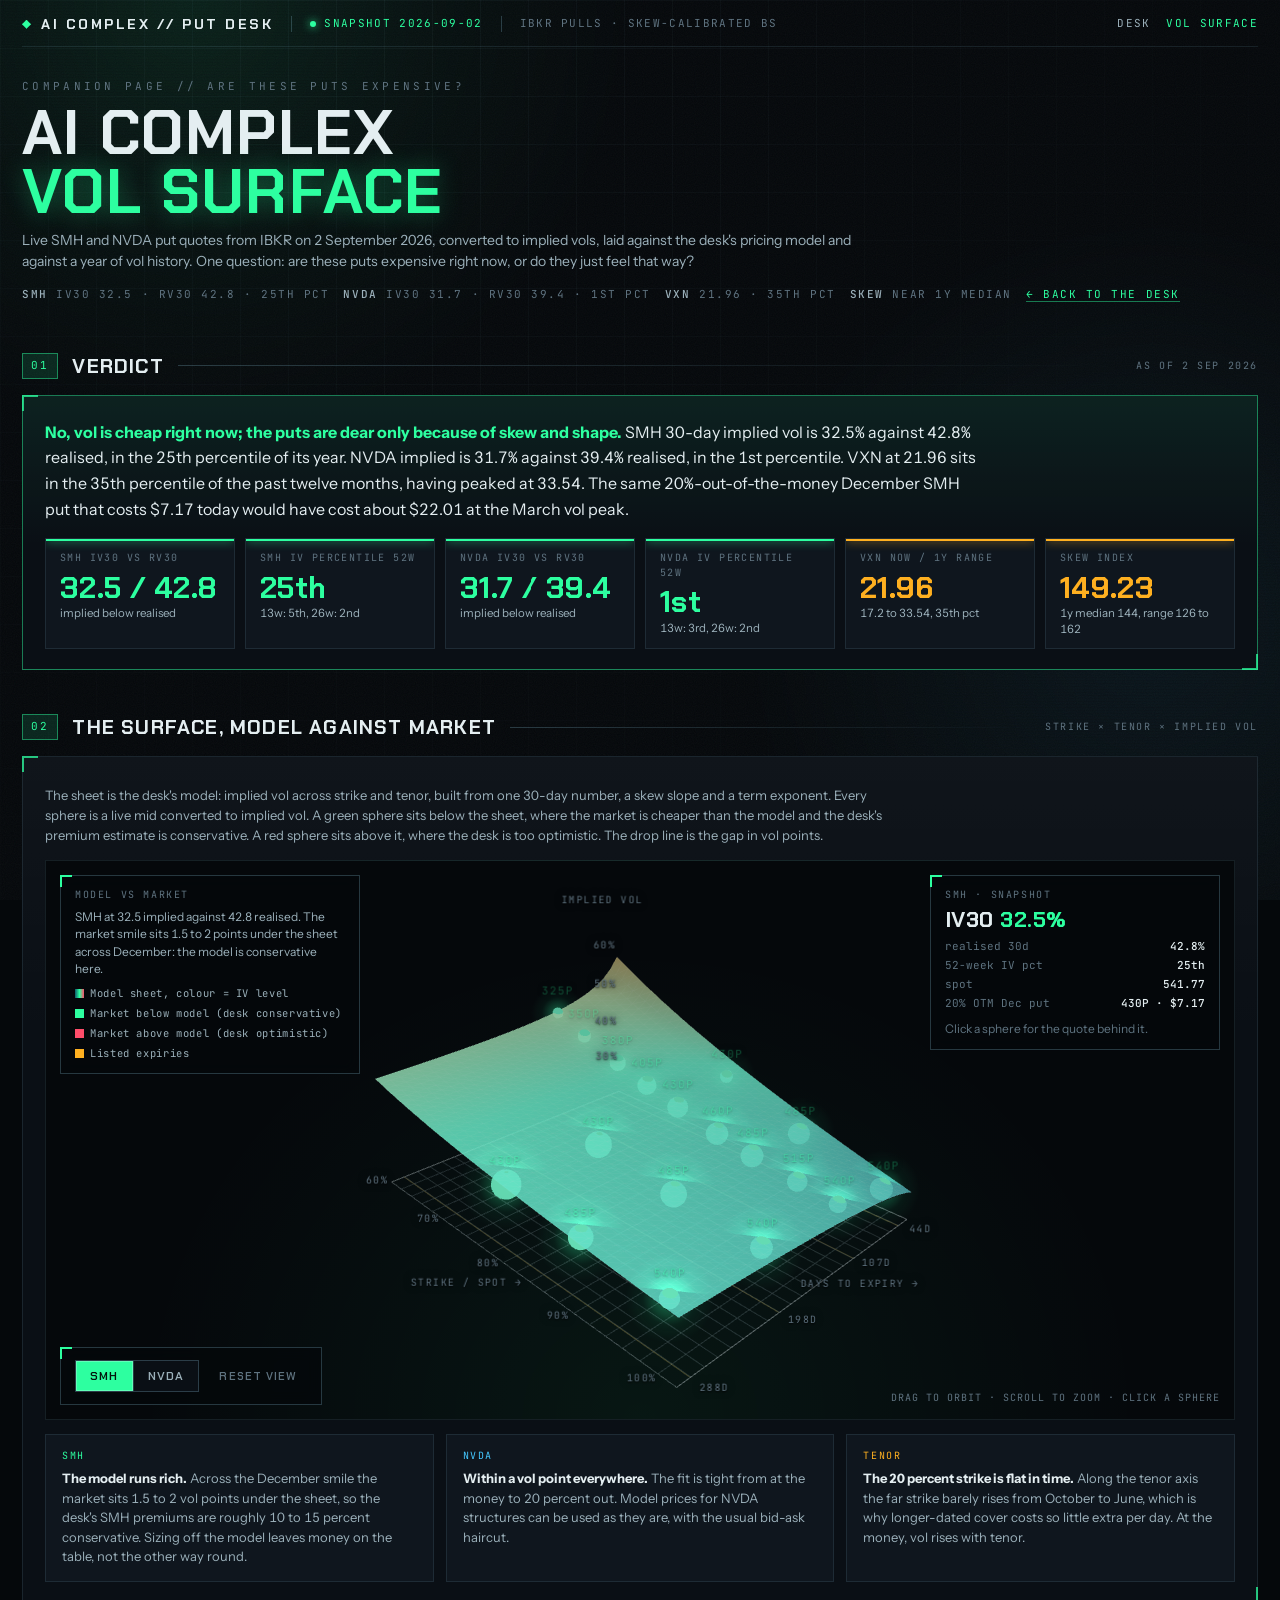
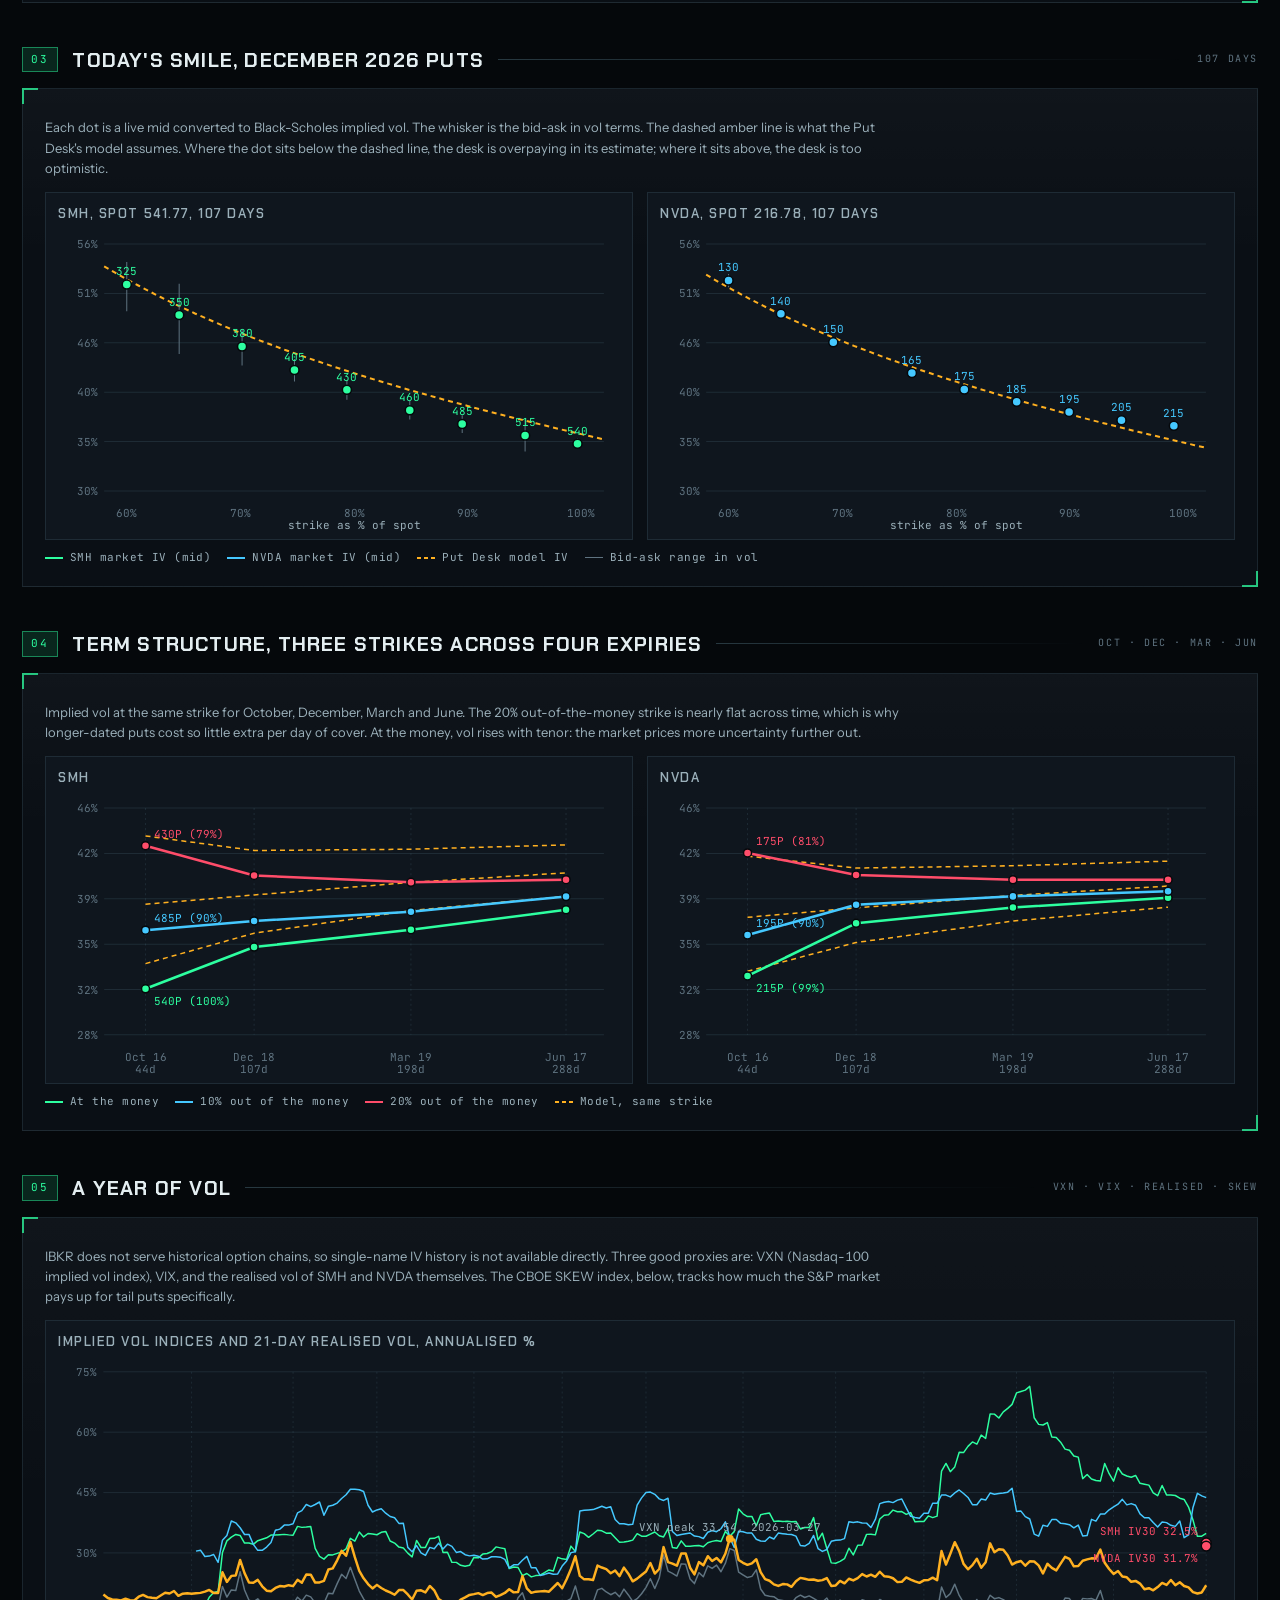
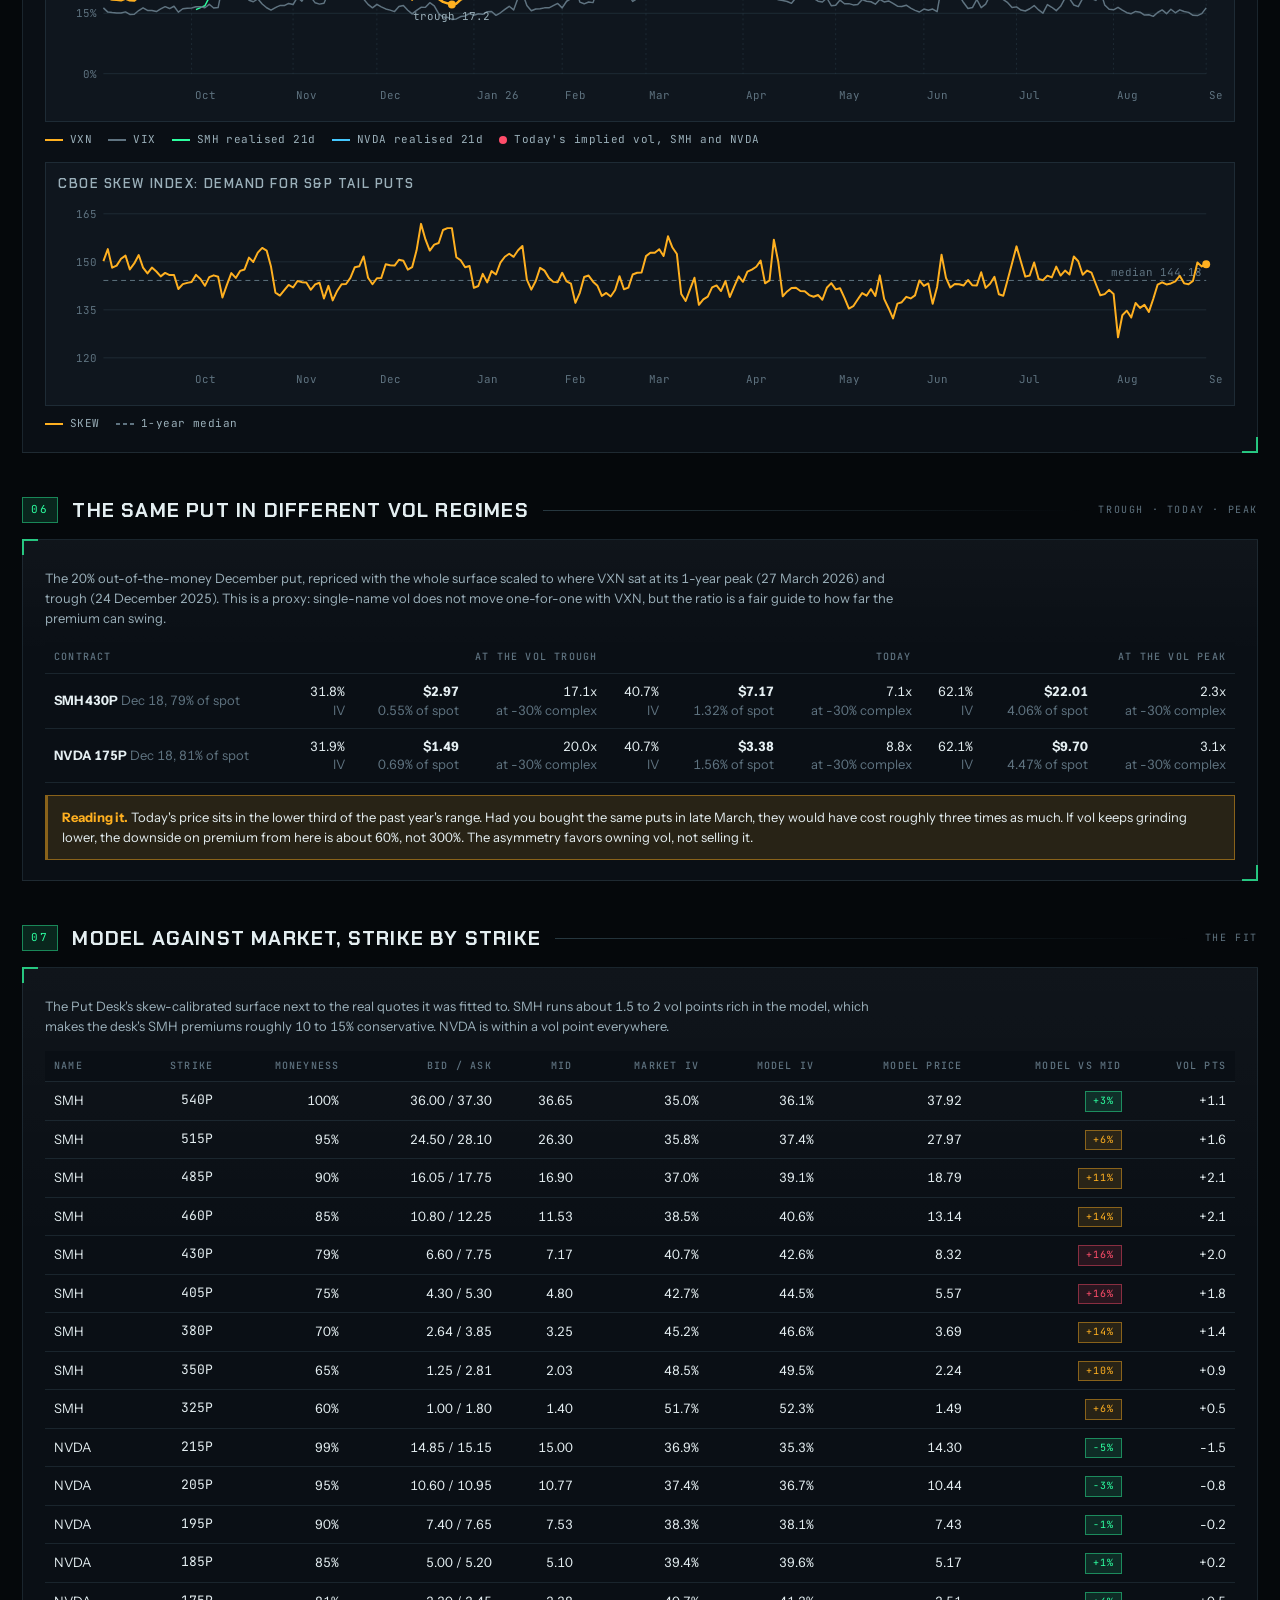
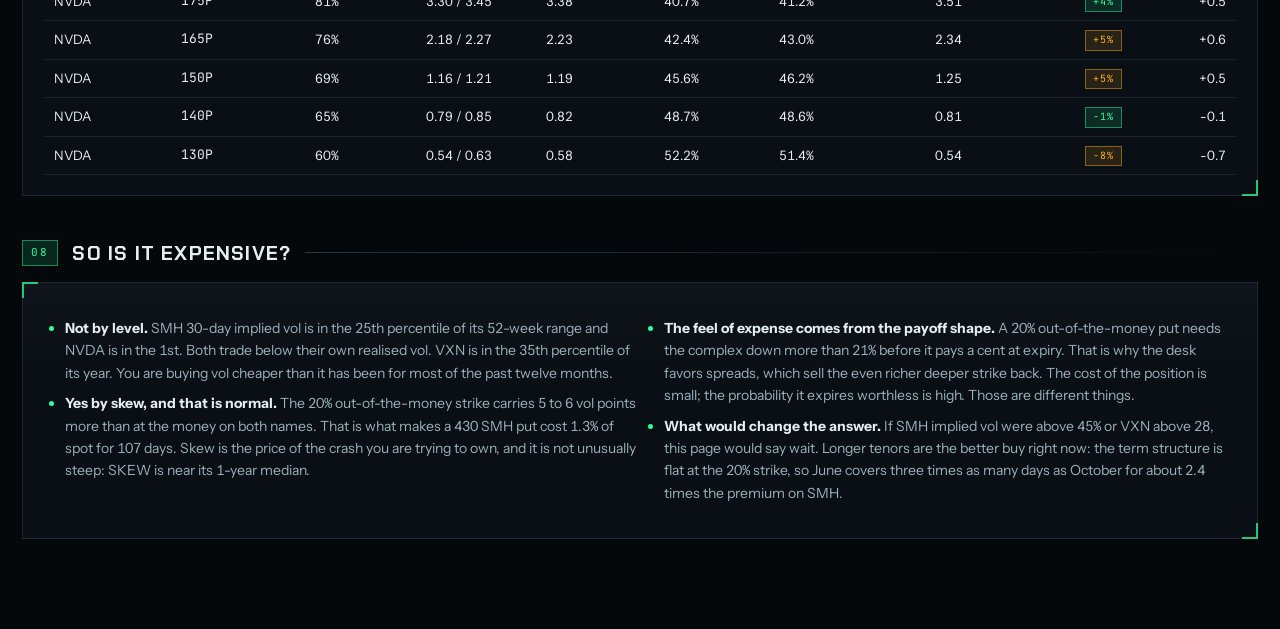
==== commit bdb87a83: "Techno-forward redesign with 3D transmission map, payoff terrain, and vol surface Rebuilds both page" ====
--- a/vol.html
+++ b/vol.html
@@ -3,123 +3,129 @@
 <head>
 <meta charset="UTF-8" />
 <meta name="viewport" content="width=device-width, initial-scale=1.0" />
-<meta name="theme-color" content="#0b0e12" />
+<meta name="theme-color" content="#05080b" />
 <meta name="robots" content="noindex" />
 <title>AI Complex Vol Surface</title>
 <link rel="preconnect" href="https://fonts.googleapis.com" />
 <link rel="preconnect" href="https://fonts.gstatic.com" crossorigin />
-<link href="https://fonts.googleapis.com/css2?family=Barlow+Condensed:ital,wght@0,600;0,700;1,700;1,800&family=Inter:wght@400;500;600;700&family=IBM+Plex+Mono:wght@400;500;600&display=swap" rel="stylesheet" />
+<link href="https://fonts.googleapis.com/css2?family=Chakra+Petch:wght@500;600;700&family=Instrument+Sans:wght@400;500;600&family=JetBrains+Mono:wght@400;500;600&display=swap" rel="stylesheet" />
+<link rel="stylesheet" href="assets/hud.css" />
 <style>
-  :root {
-    --bg: #0b0e12; --surface: #13171d; --surface-2: #1a1f27; --line: #262c36; --line-2: #333b47;
-    --ink: #e8ebef; --ink-2: #aab2be; --ink-3: #6f7986;
-    --green: #21d07a; --green-dim: rgba(33,208,122,.14); --amber: #f5b83d; --amber-dim: rgba(245,184,61,.14);
-    --red: #ff5d5d; --red-dim: rgba(255,93,93,.14); --blue: #5aa9ff; --blue-dim: rgba(90,169,255,.14);
-    --display: 'Barlow Condensed', Impact, 'Arial Narrow', sans-serif; --body: Inter, system-ui, sans-serif; --mono: 'IBM Plex Mono', ui-monospace, monospace;
-  }
-  * { box-sizing: border-box; }
-  html, body { margin: 0; background: var(--bg); color: var(--ink); font-family: var(--body); font-size: 14px; font-variant-numeric: tabular-nums; }
-  a { color: var(--green); }
-  .wrap { max-width: 1280px; margin: 0 auto; padding: 24px 20px 80px; }
-  h1 { font-family: var(--display); font-style: italic; font-weight: 800; text-transform: uppercase; font-size: 44px; letter-spacing: .01em; margin: 0; line-height: 1; }
-  h1 span { color: var(--green); }
-  h2 { font-family: var(--display); font-style: italic; font-weight: 700; text-transform: uppercase; font-size: 22px; margin: 0 0 4px; letter-spacing: .02em; }
-  h3 { font-family: var(--display); font-weight: 700; text-transform: uppercase; font-size: 16px; letter-spacing: .04em; margin: 0 0 6px; color: var(--ink-2); }
-  .sub { color: var(--ink-2); margin: 6px 0 0; max-width: 820px; line-height: 1.5; }
-  .panel { background: var(--surface); border: 1px solid var(--line); border-radius: 10px; padding: 18px; margin-top: 18px; }
-  .panel .sub { margin-bottom: 14px; font-size: 13px; }
-  .verdict { border-color: rgba(33,208,122,.35); background: linear-gradient(180deg, rgba(33,208,122,.08), transparent 60%); }
-  .verdict p { font-size: 16px; line-height: 1.55; max-width: 900px; margin: 8px 0 0; }
-  .verdict b { color: var(--green); }
-  .kpis { display: grid; grid-template-columns: repeat(auto-fit, minmax(160px, 1fr)); gap: 12px; margin-top: 14px; }
-  .kpi { background: var(--surface-2); border: 1px solid var(--line); border-radius: 8px; padding: 12px 14px; }
-  .kpi .l { font-size: 11px; text-transform: uppercase; letter-spacing: .08em; color: var(--ink-3); font-weight: 600; }
-  .kpi .v { font-family: var(--display); font-style: italic; font-weight: 700; font-size: 30px; line-height: 1.1; margin-top: 4px; }
-  .kpi .v.g { color: var(--green); } .kpi .v.a { color: var(--amber); } .kpi .v.r { color: var(--red); } .kpi .v.b { color: var(--blue); }
-  .kpi .s { color: var(--ink-2); font-size: 12px; margin-top: 2px; line-height: 1.4; }
-  .grid { display: grid; gap: 14px; }
-  .g2 { grid-template-columns: repeat(auto-fit, minmax(420px, 1fr)); }
-  .chart { background: var(--surface-2); border: 1px solid var(--line); border-radius: 8px; padding: 12px 12px 8px; }
-  .chart svg { display: block; width: 100%; height: auto; }
-  svg text { font-family: var(--mono); font-size: 11px; fill: var(--ink-3); }
-  svg text.lab { fill: var(--ink-2); }
-  .legend { display: flex; gap: 16px; flex-wrap: wrap; font-size: 12px; color: var(--ink-2); margin-top: 8px; }
-  .legend i { display: inline-block; width: 18px; height: 3px; vertical-align: middle; margin-right: 6px; border-radius: 2px; }
-  .legend i.dash { background: repeating-linear-gradient(90deg, currentColor 0 4px, transparent 4px 7px); height: 2px; }
-  table.out { width: 100%; border-collapse: collapse; font-size: 13px; }
-  table.out th, table.out td { padding: 7px 8px; border-bottom: 1px solid var(--line); text-align: right; white-space: nowrap; }
-  table.out th { color: var(--ink-3); font-size: 11px; text-transform: uppercase; letter-spacing: .06em; font-weight: 600; }
-  table.out th:first-child, table.out td:first-child { text-align: left; }
-  table.out td.l { text-align: left; }
-  .scroll { overflow-x: auto; }
-  .pill { display: inline-block; padding: 2px 8px; border-radius: 999px; font-size: 11px; font-weight: 600; letter-spacing: .04em; text-transform: uppercase; }
-  .pill.g { background: var(--green-dim); color: var(--green); } .pill.a { background: var(--amber-dim); color: var(--amber); } .pill.r { background: var(--red-dim); color: var(--red); } .pill.b { background: var(--blue-dim); color: var(--blue); }
-  .note { background: var(--amber-dim); border: 1px solid rgba(245,184,61,.35); border-radius: 8px; padding: 12px 14px; color: var(--ink); line-height: 1.5; margin-top: 14px; }
-  .note b { color: var(--amber); }
-  .muted { color: var(--ink-3); } .mono { font-family: var(--mono); }
-  ul { line-height: 1.6; color: var(--ink-2); padding-left: 20px; }
-  ul b { color: var(--ink); }
-  @media (max-width: 700px) { h1 { font-size: 34px; } .wrap { padding: 16px 12px 60px; } .g2 { grid-template-columns: 1fr; } }
+  :root { --green: var(--g); --amber: var(--a); --blue: var(--b); --red: var(--r); --ink-2: var(--ink2); --ink-3: var(--ink3); --bg: var(--bg0); }
+  .hero { position: relative; padding: 34px 0 6px; }
+  .verdict { border-color: var(--g-line); background: linear-gradient(180deg, rgba(45, 255, 160, .08), transparent 55%), var(--bg1); }
+  .verdict p { font-size: 16px; line-height: 1.6; max-width: 940px; margin: 4px 0 0; color: var(--ink); }
+  .verdict p b { color: var(--g); }
+  .verdict .kpis { margin-top: 16px; }
+  .stage.volsurf { height: 560px; }
+  .hud.tl .hudbox { width: 300px; }
+  .hud.tr .hudbox { width: 290px; }
+  .desks.small button { padding: 7px 14px; font-size: 12px; }
+  .desks.small button.on.second { background: var(--b); }
+  .mobile-card { display: none; margin-top: 10px; }
+  .g2c { display: grid; grid-template-columns: repeat(auto-fit, minmax(420px, 1fr)); gap: 14px; }
+  .reading { display: grid; grid-template-columns: repeat(auto-fit, minmax(260px, 1fr)); gap: 12px; margin-top: 14px; }
+  .reading .inset p { margin: 0; font-size: 13px; line-height: 1.5; color: var(--ink2); }
+  .reading .inset .t { font-family: var(--mono); font-size: 10px; letter-spacing: .16em; text-transform: uppercase; color: var(--g); margin-bottom: 6px; }
+  .reading .inset .t.b { color: var(--b); } .reading .inset .t.a { color: var(--a); }
+  .reading .inset p b { color: var(--ink); }
+  ul.verdicts { columns: 2; column-gap: 28px; }
+  ul.verdicts li { break-inside: avoid; margin-bottom: 8px; }
+  @media (max-width: 1000px) { ul.verdicts { columns: 1; } }
+  @media (max-width: 760px) { .stage.volsurf { height: 430px; } .hud.tl, .hud.tr, .hud.br { display: none; } .hud.bl { left: 12px; right: 12px; bottom: 12px; } .hud.bl .hudbox { width: auto; } .mobile-card { display: block; } .g2c { grid-template-columns: 1fr; } }
 </style>
 </head>
 <body>
+<div class="atmo"><div class="grid"></div><div class="glow"></div><div class="glow b"></div><div class="scan"></div><div class="noise"></div></div>
 <div class="wrap">
-  <header>
-    <h1>AI Complex <span>Vol Surface</span></h1>
-    <p class="sub"><a href="index.html">&larr; Put Desk</a>. Companion page. Live SMH and NVDA put quotes from IBKR on 2 September 2026, converted to implied vols, laid against the desk's pricing model and against a year of vol history. Answers one question: are these puts expensive right now, or do they just feel that way?</p>
+  <div class="topbar reveal">
+    <a class="brand" href="index.html"><i></i>AI Complex // Put Desk</a>
+    <span class="sep"></span><span class="live">Snapshot 2026-09-02</span>
+    <span class="sep hm"></span><span class="hm">IBKR pulls · skew-calibrated BS</span>
+    <span class="spacer"></span>
+    <nav><a href="index.html">Desk</a><a href="vol.html" class="on">Vol surface</a></nav>
+  </div>
+
+  <header class="hero reveal d1">
+    <div class="scanline"></div>
+    <h1><small>Companion page // are these puts expensive?</small>AI Complex<br><span>Vol Surface</span></h1>
+    <p class="sub">Live SMH and NVDA put quotes from IBKR on 2 September 2026, converted to implied vols, laid against the desk's pricing model and against a year of vol history. One question: are these puts expensive right now, or do they just feel that way?</p>
+    <div class="tape"><span><b>SMH</b> IV30 32.5 · RV30 42.8 · 25th pct</span><span><b>NVDA</b> IV30 31.7 · RV30 39.4 · 1st pct</span><span><b>VXN</b> 21.96 · 35th pct</span><span><b>SKEW</b> near 1y median</span><span><a href="index.html">&larr; Back to the desk</a></span></div>
   </header>
 
-  <section class="panel verdict">
-    <h2>Verdict</h2>
+  <div class="sec reveal d2"><span class="idx">01</span><h2>Verdict</h2><span class="rule"></span><span class="tag">as of 2 Sep 2026</span></div>
+  <section class="panel verdict reveal d2">
     <p id="verdict"></p>
     <div class="kpis" id="kpis"></div>
   </section>
 
-  <section class="panel">
-    <h2>Today's smile, December 2026 puts</h2>
+  <div class="sec reveal d3"><span class="idx">02</span><h2>The surface, model against market</h2><span class="rule"></span><span class="tag">strike × tenor × implied vol</span></div>
+  <section class="panel reveal d3">
+    <p class="sub">The sheet is the desk's model: implied vol across strike and tenor, built from one 30-day number, a skew slope and a term exponent. Every sphere is a live mid converted to implied vol. A green sphere sits below the sheet, where the market is cheaper than the model and the desk's premium estimate is conservative. A red sphere sits above it, where the desk is too optimistic. The drop line is the gap in vol points.</p>
+    <div class="stage volsurf" id="volStage">
+      <canvas></canvas>
+      <div class="hud tl"><div class="hudbox">
+        <div class="t">Model vs market</div>
+        <p id="volIntro" style="margin-top:0"></p>
+        <div class="leg3d" style="flex-direction:column;gap:5px;margin-top:8px"><span><i style="background:linear-gradient(90deg,#0d5a6b,#2dffa0,#ff4d6a)"></i>Model sheet, colour = IV level</span><span><i class="dot" style="background:var(--g)"></i>Market below model (desk conservative)</span><span><i class="dot" style="background:var(--r)"></i>Market above model (desk optimistic)</span><span><i style="background:var(--a)"></i>Listed expiries</span></div>
+      </div></div>
+      <div class="hud tr"><div class="hudbox" id="volCard"></div></div>
+      <div class="hud bl"><div class="hudbox stagectl" style="gap:10px"><div class="desks small" id="volName"><button data-n="SMH" class="on">SMH</button><button data-n="NVDA" class="second">NVDA</button></div><button class="ghost small" id="volReset">Reset view</button></div></div>
+      <div class="hud br"><div class="hint keys">drag to orbit · scroll to zoom · click a sphere</div></div>
+    </div>
+    <div class="hudbox mobile-card" id="volCardMobile"></div>
+    <div class="reading">
+      <div class="inset"><div class="t">SMH</div><p><b>The model runs rich.</b> Across the December smile the market sits 1.5 to 2 vol points under the sheet, so the desk's SMH premiums are roughly 10 to 15 percent conservative. Sizing off the model leaves money on the table, not the other way round.</p></div>
+      <div class="inset"><div class="t b">NVDA</div><p><b>Within a vol point everywhere.</b> The fit is tight from at the money to 20 percent out. Model prices for NVDA structures can be used as they are, with the usual bid-ask haircut.</p></div>
+      <div class="inset"><div class="t a">Tenor</div><p><b>The 20 percent strike is flat in time.</b> Along the tenor axis the far strike barely rises from October to June, which is why longer-dated cover costs so little extra per day. At the money, vol rises with tenor.</p></div>
+    </div>
+  </section>
+
+  <div class="sec"><span class="idx">03</span><h2>Today's smile, December 2026 puts</h2><span class="rule"></span><span class="tag">107 days</span></div>
+  <section class="panel">
     <p class="sub">Each dot is a live mid converted to Black-Scholes implied vol. The whisker is the bid-ask in vol terms. The dashed amber line is what the Put Desk's model assumes. Where the dot sits below the dashed line, the desk is overpaying in its estimate; where it sits above, the desk is too optimistic.</p>
-    <div class="grid g2">
-      <div class="chart"><h3>SMH, spot 541.77, 107 days</h3><div id="smileSMH"></div></div>
-      <div class="chart"><h3>NVDA, spot 216.78, 107 days</h3><div id="smileNVDA"></div></div>
+    <div class="g2c">
+      <div class="chart"><h3 style="margin-top:0">SMH, spot 541.77, 107 days</h3><div id="smileSMH"></div></div>
+      <div class="chart"><h3 style="margin-top:0">NVDA, spot 216.78, 107 days</h3><div id="smileNVDA"></div></div>
     </div>
-    <div class="legend"><span><i style="background:var(--green)"></i>SMH market IV (mid)</span><span><i style="background:var(--blue)"></i>NVDA market IV (mid)</span><span><i class="dash" style="color:var(--amber)"></i>Put Desk model IV</span><span><i style="background:var(--ink-3);height:1px"></i>Bid-ask range in vol</span></div>
-  </section>
-
-  <section class="panel">
-    <h2>Term structure, three strikes across four expiries</h2>
+    <div class="legend"><span><i style="background:var(--g)"></i>SMH market IV (mid)</span><span><i style="background:var(--b)"></i>NVDA market IV (mid)</span><span><i class="dash" style="color:var(--a)"></i>Put Desk model IV</span><span><i style="background:var(--ink3);height:1px"></i>Bid-ask range in vol</span></div>
+  </section>
+
+  <div class="sec"><span class="idx">04</span><h2>Term structure, three strikes across four expiries</h2><span class="rule"></span><span class="tag">Oct · Dec · Mar · Jun</span></div>
+  <section class="panel">
     <p class="sub">Implied vol at the same strike for October, December, March and June. The 20% out-of-the-money strike is nearly flat across time, which is why longer-dated puts cost so little extra per day of cover. At the money, vol rises with tenor: the market prices more uncertainty further out.</p>
-    <div class="grid g2">
-      <div class="chart"><h3>SMH</h3><div id="termSMH"></div></div>
-      <div class="chart"><h3>NVDA</h3><div id="termNVDA"></div></div>
+    <div class="g2c">
+      <div class="chart"><h3 style="margin-top:0">SMH</h3><div id="termSMH"></div></div>
+      <div class="chart"><h3 style="margin-top:0">NVDA</h3><div id="termNVDA"></div></div>
     </div>
-    <div class="legend"><span><i style="background:var(--green)"></i>At the money</span><span><i style="background:var(--blue)"></i>10% out of the money</span><span><i style="background:var(--red)"></i>20% out of the money</span><span><i class="dash" style="color:var(--amber)"></i>Model, same strike</span></div>
-  </section>
-
-  <section class="panel">
-    <h2>How vol has moved over the past year</h2>
+    <div class="legend"><span><i style="background:var(--g)"></i>At the money</span><span><i style="background:var(--b)"></i>10% out of the money</span><span><i style="background:var(--r)"></i>20% out of the money</span><span><i class="dash" style="color:var(--a)"></i>Model, same strike</span></div>
+  </section>
+
+  <div class="sec"><span class="idx">05</span><h2>A year of vol</h2><span class="rule"></span><span class="tag">VXN · VIX · realised · SKEW</span></div>
+  <section class="panel">
     <p class="sub">IBKR does not serve historical option chains, so single-name IV history is not available directly. Three good proxies are: VXN (Nasdaq-100 implied vol index), VIX, and the realised vol of SMH and NVDA themselves. The CBOE SKEW index, below, tracks how much the S&amp;P market pays up for tail puts specifically.</p>
-    <div class="chart"><h3>Implied vol indices and 21-day realised vol, annualised %</h3><div id="histVol"></div></div>
-    <div class="legend"><span><i style="background:var(--amber)"></i>VXN</span><span><i style="background:var(--ink-3)"></i>VIX</span><span><i style="background:var(--green)"></i>SMH realised 21d</span><span><i style="background:var(--blue)"></i>NVDA realised 21d</span><span><i style="background:var(--red);width:6px;height:6px;border-radius:50%"></i>Today's implied vol, SMH and NVDA</span></div>
-    <div class="chart" style="margin-top:14px"><h3>CBOE SKEW index: demand for S&amp;P tail puts</h3><div id="histSkew"></div></div>
-    <div class="legend"><span><i style="background:var(--amber)"></i>SKEW</span><span><i class="dash" style="color:var(--ink-3)"></i>1-year median</span></div>
-  </section>
-
-  <section class="panel">
-    <h2>What the same put costs in different vol regimes</h2>
+    <div class="chart"><h3 style="margin-top:0">Implied vol indices and 21-day realised vol, annualised %</h3><div id="histVol"></div></div>
+    <div class="legend"><span><i style="background:var(--a)"></i>VXN</span><span><i style="background:var(--ink3)"></i>VIX</span><span><i style="background:var(--g)"></i>SMH realised 21d</span><span><i style="background:var(--b)"></i>NVDA realised 21d</span><span><i class="dot" style="background:var(--r)"></i>Today's implied vol, SMH and NVDA</span></div>
+    <div class="chart" style="margin-top:14px"><h3 style="margin-top:0">CBOE SKEW index: demand for S&amp;P tail puts</h3><div id="histSkew"></div></div>
+    <div class="legend"><span><i style="background:var(--a)"></i>SKEW</span><span><i class="dash" style="color:var(--ink3)"></i>1-year median</span></div>
+  </section>
+
+  <div class="sec"><span class="idx">06</span><h2>The same put in different vol regimes</h2><span class="rule"></span><span class="tag">trough · today · peak</span></div>
+  <section class="panel">
     <p class="sub">The 20% out-of-the-money December put, repriced with the whole surface scaled to where VXN sat at its 1-year peak (27 March 2026) and trough (24 December 2025). This is a proxy: single-name vol does not move one-for-one with VXN, but the ratio is a fair guide to how far the premium can swing.</p>
     <div class="scroll"><table class="out" id="regime"></table></div>
     <div class="note"><b>Reading it.</b> Today's price sits in the lower third of the past year's range. Had you bought the same puts in late March, they would have cost roughly three times as much. If vol keeps grinding lower, the downside on premium from here is about 60%, not 300%. The asymmetry favors owning vol, not selling it.</div>
   </section>
 
-  <section class="panel">
-    <h2>Model against market, strike by strike</h2>
+  <div class="sec"><span class="idx">07</span><h2>Model against market, strike by strike</h2><span class="rule"></span><span class="tag">the fit</span></div>
+  <section class="panel">
     <p class="sub">The Put Desk's skew-calibrated surface next to the real quotes it was fitted to. SMH runs about 1.5 to 2 vol points rich in the model, which makes the desk's SMH premiums roughly 10 to 15% conservative. NVDA is within a vol point everywhere.</p>
     <div class="scroll"><table class="out" id="mvm"></table></div>
   </section>
 
-  <section class="panel">
-    <h2>So is it expensive?</h2>
-    <ul>
+  <div class="sec"><span class="idx">08</span><h2>So is it expensive?</h2><span class="rule"></span></div>
+  <section class="panel">
+    <ul class="verdicts">
       <li><b>Not by level.</b> SMH 30-day implied vol is in the 25th percentile of its 52-week range and NVDA is in the 1st. Both trade below their own realised vol. VXN is in the 35th percentile of its year. You are buying vol cheaper than it has been for most of the past twelve months.</li>
       <li><b>Yes by skew, and that is normal.</b> The 20% out-of-the-money strike carries 5 to 6 vol points more than at the money on both names. That is what makes a 430 SMH put cost 1.3% of spot for 107 days. Skew is the price of the crash you are trying to own, and it is not unusually steep: SKEW is near its 1-year median.</li>
       <li><b>The feel of expense comes from the payoff shape.</b> A 20% out-of-the-money put needs the complex down more than 21% before it pays a cent at expiry. That is why the desk favors spreads, which sell the even richer deeper strike back. The cost of the position is small; the probability it expires worthless is high. Those are different things.</li>
@@ -127,6 +133,10 @@
     </ul>
   </section>
 </div>
+
+<script src="assets/three.min.js"></script>
+<script src="assets/scene.js"></script>
+<script src="assets/volsurf.js"></script>
 <script>
 const D = {"asof":"2026-09-02","names":{"SMH":{"S":541.77,"iv30":32.5,"rv30":42.8,"pct52":25,"pct26":2.4,"pct13":4.7,"beta":1,"smile":[{"K":540,"mny":0.9967329309485575,"bid":36,"ask":37.3,"mid":36.65,"ivMid":0.3496829852255151,"ivBid":0.3440440408027978,"ivAsk":0.3553221760183849,"ivModel":0.36071893644504593,"pxModel":37.92202549810517},{"K":515,"mny":0.9505878878490873,"bid":24.5,"ask":28.1,"mid":26.3,"ivMid":0.3584354974833234,"ivBid":0.34160642840382105,"ivAsk":0.3751904526113399,"ivModel":0.37401107735473976,"pxModel":27.973064644908646},{"K":485,"mny":0.8952138361297229,"bid":16.05,"ask":17.75,"mid":16.9,"ivMid":0.37037876750431487,"ivBid":0.3609840533900025,"ivAsk":0.37968779321443147,"ivModel":0.39100004616908185,"pxModel":18.792562932752475},{"K":460,"mny":0.8490687930302527,"bid":10.8,"ask":12.25,"mid":11.525,"ivMid":0.3850491309827637,"ivBid":0.3752759196999691,"ivAsk":0.3946523951460015,"ivModel":0.4062718668229649,"pxModel":13.142898428983514},{"K":430,"mny":0.7936947413108885,"bid":6.6,"ask":7.75,"mid":7.175,"ivMid":0.40651575080333724,"ivBid":0.3960968902284514,"ivAsk":0.416622169728592,"ivModel":0.4263487438766319,"pxModel":8.31870727566124},{"K":405,"mny":0.7475496982114181,"bid":4.3,"ask":5.3,"mid":4.8,"ivMid":0.4273730154660743,"ivBid":0.4153072047267722,"ivAsk":0.4388859480465902,"ivModel":0.44496450317268416,"pxModel":5.57273425238472},{"K":380,"mny":0.7014046551119479,"bid":2.64,"ask":3.85,"mid":3.245,"ivMid":0.4521991814141796,"ivBid":0.4320165880557264,"ivAsk":0.47054959219195824,"ivModel":0.4658024906635454,"pxModel":3.6885778833417397},{"K":350,"mny":0.6460306033925836,"bid":1.25,"ask":2.81,"mid":2.0300000000000002,"ivMid":0.48530903783593315,"ivBid":0.44409927027505636,"ivAsk":0.5182303924698675,"ivModel":0.49464715509474716,"pxModel":2.237149050797189},{"K":325,"mny":0.5998855602931134,"bid":1,"ask":1.8,"mid":1.4,"ivMid":0.5174129676945183,"ivBid":0.48921532273734314,"ivAsk":0.5410909146674006,"ivModel":0.5229040880363744,"pxModel":1.4875008693236822}],"term":{"430":[{"days":44,"mid":1.75,"iv":0.43011174020502885,"ivModel":0.43785068977813146},{"days":107,"mid":7.175,"iv":0.40651575080333724,"ivModel":0.4263487438766319},{"days":198,"mid":15.25,"iv":0.40104074223078556,"ivModel":0.42737048878631817},{"days":288,"mid":22.75,"iv":0.4031029153361083,"ivModel":0.43074635310861625}],"485":[{"days":44,"mid":6.275,"iv":0.36308269844007457,"ivModel":0.38364821718456155},{"days":107,"mid":16.9,"iv":0.37037876750431487,"ivModel":0.39100004616908185},{"days":198,"mid":28.825,"iv":0.3777123034229959,"ivModel":0.40094867188702593},{"days":288,"mid":39.325,"iv":0.3897950955975109,"ivModel":0.40855718290974746}],"540":[{"days":44,"mid":21.525,"iv":0.31652080450953013,"ivModel":0.3365407928460137},{"days":107,"mid":36.65,"iv":0.3496829852255151,"ivModel":0.36071893644504593},{"days":198,"mid":50.525000000000006,"iv":0.3633590659542075,"ivModel":0.3786344815684707},{"days":288,"mid":62.325,"iv":0.3792147472359141,"ivModel":0.39002047723095046}]},"K20":430,"now":{"px":7.175,"iv":0.40651575080333724},"cf":{"scale":1.5273224043715845,"ivPeak":0.6208806139318729,"pxPeak":22.01462864327773,"pxLo":2.9703071648092987,"ivLo":0.31840031483685793}},"NVDA":{"S":216.78,"iv30":31.7,"rv30":39.4,"pct52":1.2,"pct26":1.6,"pct13":3.1,"beta":1.1,"smile":[{"K":215,"mny":0.9917889104160901,"bid":14.85,"ask":15.15,"mid":15,"ivMid":0.36854570509250273,"ivBid":0.3652776643533676,"ivAsk":0.3718137391030074,"ivModel":0.35325465377402615,"pxModel":14.298164011719464},{"K":205,"mny":0.945659193652551,"bid":10.6,"ask":10.95,"mid":10.774999999999999,"ivMid":0.3744388476236633,"ivBid":0.3703286606716293,"ivAsk":0.3785444866119888,"ivModel":0.3666165870504037,"pxModel":10.442123183136957},{"K":195,"mny":0.8995294768890119,"bid":7.4,"ask":7.65,"mid":7.525,"ivMid":0.383199476529401,"ivBid":0.3798523038516348,"ivAsk":0.3865375936067038,"ivModel":0.3807714049550336,"pxModel":7.434289485094467},{"K":185,"mny":0.8533997601254728,"bid":5,"ask":5.2,"mid":5.1,"ivMid":0.39382857612060085,"ivBid":0.3906036749445423,"ivAsk":0.39703702481916303,"ivModel":0.3959311754759271,"pxModel":5.165476370342937},{"K":175,"mny":0.8072700433619338,"bid":3.3,"ask":3.45,"mid":3.375,"ivMid":0.40690509703960076,"ivBid":0.4038423190265774,"ivAsk":0.4099441155652064,"ivModel":0.41236519721358417,"pxModel":3.510158909099264},{"K":165,"mny":0.7611403265983947,"bid":2.18,"ask":2.27,"mid":2.225,"ivMid":0.4242919450136676,"ivBid":0.4218779502817669,"ivAsk":0.4266852097579429,"ivModel":0.4304183531426891,"pxModel":2.3409538321352663},{"K":150,"mny":0.6919457514530861,"bid":1.16,"ask":1.21,"mid":1.185,"ivMid":0.4564675639339344,"ivBid":0.45433470659182507,"ivAsk":0.4585772702651487,"ivModel":0.4615458464660565,"pxModel":1.24563299424082},{"K":140,"mny":0.645816034689547,"bid":0.79,"ask":0.85,"mid":0.8200000000000001,"ivMid":0.4865084656777132,"ivBid":0.48301499274339366,"ivAsk":0.48993096019145077,"ivModel":0.4859120440874375,"pxModel":0.8148337528184779},{"K":130,"mny":0.5996863179260079,"bid":0.54,"ask":0.63,"mid":0.585,"ivMid":0.5216144530031037,"ivBid":0.5144394988541015,"ivAsk":0.5284676697340291,"ivModel":0.514179481856,"pxModel":0.5384096445237274}],"term":{"175":[{"days":44,"mid":0.865,"iv":0.424383133867811,"ivModel":0.4218184079740595},{"days":107,"mid":3.375,"iv":0.40690509703960076,"ivModel":0.41236519721358417},{"days":198,"mid":6.9,"iv":0.4030585910330222,"ivModel":0.41419777222936677},{"days":288,"mid":9.95,"iv":0.40305893336420984,"ivModel":0.4178869154570393}],"195":[{"days":44,"mid":2.625,"iv":0.3592292706781518,"ivModel":0.37327403289617744},{"days":107,"mid":7.525,"iv":0.383199476529401,"ivModel":0.3807714049550336},{"days":198,"mid":12.525,"iv":0.3898983310443497,"ivModel":0.3906297378560913},{"days":288,"mid":16.375,"iv":0.3939157931537619,"ivModel":0.3981242637657061}],"215":[{"days":44,"mid":8.399999999999999,"iv":0.32675984098088495,"ivModel":0.33046318559777166},{"days":107,"mid":15,"iv":0.36854570509250273,"ivModel":0.35325465377402615},{"days":198,"mid":20.775,"iv":0.38109127387020125,"ivModel":0.3703544316342729},{"days":288,"mid":25.1,"iv":0.3887760086932136,"ivModel":0.3812824612246421}]},"K20":175,"now":{"px":3.375,"iv":0.40690509703960076},"cf":{"scale":1.5273224043715845,"ivPeak":0.621475271161576,"pxPeak":9.696503951749825,"pxLo":1.489524261353047,"ivLo":0.31870526726234666}}},"hist":{"dates":["2025-09-03","2025-09-04","2025-09-05","2025-09-08","2025-09-09","2025-09-10","2025-09-11","2025-09-12","2025-09-15","2025-09-16","2025-09-17","2025-09-18","2025-09-19","2025-09-22","2025-09-23","2025-09-24","2025-09-25","2025-09-26","2025-09-29","2025-09-30","2025-10-01","2025-10-02","2025-10-03","2025-10-06","2025-10-07","2025-10-08","2025-10-09","2025-10-10","2025-10-13","2025-10-14","2025-10-15","2025-10-16","2025-10-17","2025-10-20","2025-10-21","2025-10-22","2025-10-23","2025-10-24","2025-10-27","2025-10-28","2025-10-29","2025-10-30","2025-10-31","2025-11-03","2025-11-04","2025-11-05","2025-11-06","2025-11-07","2025-11-10","2025-11-11","2025-11-12","2025-11-13","2025-11-14","2025-11-17","2025-11-18","2025-11-19","2025-11-20","2025-11-21","2025-11-24","2025-11-25","2025-11-26","2025-11-28","2025-12-01","2025-12-02","2025-12-03","2025-12-04","2025-12-05","2025-12-08","2025-12-09","2025-12-10","2025-12-11","2025-12-12","2025-12-15","2025-12-16","2025-12-17","2025-12-18","2025-12-19","2025-12-22","2025-12-23","2025-12-24","2025-12-26","2025-12-29","2025-12-30","2025-12-31","2026-01-02","2026-01-05","2026-01-06","2026-01-07","2026-01-08","2026-01-09","2026-01-12","2026-01-13","2026-01-14","2026-01-15","2026-01-16","2026-01-20","2026-01-21","2026-01-22","2026-01-23","2026-01-26","2026-01-27","2026-01-28","2026-01-29","2026-01-30","2026-02-02","2026-02-03","2026-02-04","2026-02-05","2026-02-06","2026-02-09","2026-02-10","2026-02-11","2026-02-12","2026-02-13","2026-02-17","2026-02-18","2026-02-19","2026-02-20","2026-02-23","2026-02-24","2026-02-25","2026-02-26","2026-02-27","2026-03-02","2026-03-03","2026-03-04","2026-03-05","2026-03-06","2026-03-09","2026-03-10","2026-03-11","2026-03-12","2026-03-13","2026-03-16","2026-03-17","2026-03-18","2026-03-19","2026-03-20","2026-03-23","2026-03-24","2026-03-25","2026-03-26","2026-03-27","2026-03-30","2026-03-31","2026-04-01","2026-04-02","2026-04-06","2026-04-07","2026-04-08","2026-04-09","2026-04-10","2026-04-13","2026-04-14","2026-04-15","2026-04-16","2026-04-17","2026-04-20","2026-04-21","2026-04-22","2026-04-23","2026-04-24","2026-04-27","2026-04-28","2026-04-29","2026-04-30","2026-05-01","2026-05-04","2026-05-05","2026-05-06","2026-05-07","2026-05-08","2026-05-11","2026-05-12","2026-05-13","2026-05-14","2026-05-15","2026-05-18","2026-05-19","2026-05-20","2026-05-21","2026-05-22","2026-05-26","2026-05-27","2026-05-28","2026-05-29","2026-06-01","2026-06-02","2026-06-03","2026-06-04","2026-06-05","2026-06-08","2026-06-09","2026-06-10","2026-06-11","2026-06-12","2026-06-15","2026-06-16","2026-06-17","2026-06-18","2026-06-22","2026-06-23","2026-06-24","2026-06-25","2026-06-26","2026-06-29","2026-06-30","2026-07-01","2026-07-02","2026-07-06","2026-07-07","2026-07-08","2026-07-09","2026-07-10","2026-07-13","2026-07-14","2026-07-15","2026-07-16","2026-07-17","2026-07-20","2026-07-21","2026-07-22","2026-07-23","2026-07-24","2026-07-27","2026-07-28","2026-07-29","2026-07-30","2026-07-31","2026-08-03","2026-08-04","2026-08-05","2026-08-06","2026-08-07","2026-08-10","2026-08-11","2026-08-12","2026-08-13","2026-08-14","2026-08-17","2026-08-18","2026-08-19","2026-08-20","2026-08-21","2026-08-24","2026-08-25","2026-08-26","2026-08-27","2026-08-28","2026-08-31","2026-09-01"],"vxn":[19.69,18.79,18.44,18.35,18.22,18.62,18.23,18.18,19.12,19.57,19.02,18.86,18.74,19.42,20.13,19.93,20.54,19.33,19.87,20,19.87,20.01,20.08,20.4,20.82,20.02,20.04,25.23,22.8,24.28,24.42,28.26,24.97,22.64,22.59,23.3,21.72,20.61,20.5,21.31,21.76,21.66,21.99,21.73,23.3,22.6,24.64,24.58,22.62,22.67,23.06,25.88,26.15,28.16,30.51,29.3,32.72,28.95,25.57,23.67,22.26,21.17,22.06,21.28,20.65,20.19,19.62,20.75,20.76,19.67,18.4,20.62,20.71,20.19,21.78,20.72,18.52,17.85,17.47,17.2,17.38,18.39,18.95,19.56,19.75,20.01,19.53,20.03,20.15,19.06,19.53,20.05,20.96,20.2,20.29,24.26,21.19,20.08,20.37,20.43,20.55,20.37,21.44,22.52,21.23,23.45,26.01,29.19,24.3,23.42,23.46,23.26,26.87,26.37,25.98,24.96,25.64,24.23,26.36,24.82,22.94,23.61,24.52,25.4,27.51,24.87,26,31.44,27.69,27.33,26.82,29.83,29.87,26.32,24.66,27.72,26.9,29.2,27.98,28.74,27.65,29.86,33.54,33.26,28.24,27.56,27.04,27.39,28.43,25.24,23.5,23.09,22.19,21.8,22.25,22.18,21.57,22.93,23.8,23.58,23.32,23.38,23.08,23.24,23.76,21.79,21.92,23.04,22.46,23.58,23.15,23.76,24.74,24.13,24.59,24.08,25.33,24.21,24.09,23.71,22.74,22.82,23.9,23.39,22.92,22.58,23.18,23.27,23.84,23.22,30.47,27.12,29.78,32.68,30.44,27.27,25.92,26.95,28.56,26.31,27.67,32.37,30.18,30.91,30.82,29.37,27.11,27.69,27.98,26.81,27.92,27.86,26.91,24.89,27.3,26.28,25.65,27.34,29.03,28.53,26.66,26.74,28.06,28.39,28.65,28.61,30.84,27.55,26,24.77,25.48,24.15,23.95,22.82,23.04,22.38,20.97,21.23,20.72,21.51,22.56,22.04,23.26,21.98,22.69,21.79,21.42,20.24,19.92,20.18,21.96],"vix":[16.35,15.3,15.18,15.11,15.04,15.35,14.71,14.76,15.69,16.36,15.72,15.7,15.45,16.1,16.64,16.18,16.74,15.29,16.12,16.28,16.29,16.63,16.65,16.37,17.24,16.3,16.43,21.66,19.03,20.81,20.64,25.31,20.78,18.23,17.87,18.6,17.3,16.37,15.79,16.42,16.92,16.91,17.44,17.17,19,18.01,19.5,19.08,17.6,17.28,17.51,20,19.83,22.38,24.69,23.66,26.42,23.43,20.52,18.56,17.21,16.35,17.24,16.59,16.08,15.78,15.41,16.66,16.93,15.77,14.85,15.74,16.5,16.48,17.62,16.87,14.91,14.08,14,13.47,13.6,14.2,14.33,14.95,14.51,14.9,14.75,15.38,15.45,14.49,15.12,15.98,16.75,15.84,18.84,20.09,16.9,15.64,16.09,16.15,16.35,16.35,16.88,17.44,16.34,18,18.64,21.77,17.76,17.36,17.79,17.65,20.82,21.2,20.29,19.62,20.23,19.09,21.01,19.55,17.93,18.63,19.86,21.44,23.57,21.15,23.75,29.49,25.5,24.93,24.23,27.29,27.19,23.51,22.37,25.09,24.06,26.78,26.15,26.95,25.33,27.44,31.05,30.61,25.25,24.54,23.87,24.17,25.78,21.04,19.49,19.23,19.12,18.36,18.17,17.94,17.48,18.87,19.5,18.92,19.31,18.71,18.02,17.83,18.81,16.89,16.99,18.29,17.38,17.39,17.08,17.19,18.38,17.99,17.87,17.26,18.43,17.82,18.06,17.44,16.76,16.7,17.01,16.29,15.74,15.32,16.05,15.77,16.06,15.4,21.51,18.92,19.87,22.22,19.44,17.68,16.2,16.41,18.44,16.4,17.28,19.49,18.63,18.89,18.41,17.65,16.45,16.59,15.81,15.57,16.13,16.9,15.84,15.03,17.16,16.5,15.67,16.73,18.77,18.65,17.05,16.64,18.7,18.58,18.67,18.21,20.66,17.09,15.99,15.86,16.5,15.81,15.15,14.9,15.46,15.28,14.55,14.63,14.25,15.19,15.84,14.89,16.01,15.13,15.85,15.45,15.21,14.51,14.43,14.92,16.34],"skew":[150.22,153.96,148.16,148.82,150.93,151.92,147.63,149.49,152.11,148.21,146.37,148.19,146.97,145.46,146.53,145.87,145.89,141.51,143.03,143.44,143.68,145.93,144.65,142.5,145.22,145.76,145.34,138.86,142.81,146.48,144.98,147.14,147.63,151.31,149.95,152.85,154.34,153.49,148.5,140.37,139.45,141.15,142.78,141.99,144.01,143.64,143.54,141.27,142.94,143.45,138.57,142.49,137.93,140.9,142.98,143.05,144.96,148.34,148.6,151.68,145.04,143,144.86,144.94,149.23,148.91,148.83,150.63,150.32,147.55,148.32,153.59,161.86,156.99,153.49,155.38,155.87,159.93,160.53,160.53,151.45,150.47,148.33,148.7,141.86,142.45,146.23,143.57,147.08,146.04,149.75,151.6,152.52,151.57,153.59,154.96,144.41,141.31,144.02,148.1,147.25,144.98,143.74,143.65,146.56,143.85,143.16,137.16,140.31,145.23,145.71,143.78,142.5,139.35,140.28,139.17,141.19,145.52,141.43,141.94,146.05,146.57,146.67,151.78,152.83,152.87,153.95,151.8,157.98,154.46,152.44,139.94,137.76,141.49,145.04,136.54,138.26,139.12,142.02,142.63,140.88,143.99,139,142.23,145.45,143.77,146.95,147.6,148.45,150.36,143.27,144.18,156.93,149.94,139.23,140.74,141.82,141.9,140.91,140.84,139.59,139.08,139.64,138.16,141.88,143.33,141.38,141.74,138.74,135.42,136.11,138.21,140.21,139.41,141.51,139.32,145.77,138.4,135.5,132.31,136.96,137.39,139.04,138.57,139.52,144.18,142.46,143.24,136.86,142.15,152.25,145,141.97,143.08,142.98,142.6,144.32,142.66,142.62,146.72,141.85,143.14,145.3,139.89,139.4,144.46,149.6,154.82,150.02,145.38,145.74,149.79,144.67,144.27,145.69,145.13,148.51,145.72,147.28,146.05,151.66,150.19,145.95,147.28,146.6,142.98,139.55,139.9,141.23,139.96,126.41,133.32,134.73,132.57,137.13,135.59,136.54,134.37,138.36,142.91,143.6,142.93,143.23,143.9,145.64,143.27,142.96,144.05,149.77,148.53,149.23],"smhRV":[null,null,null,null,null,null,null,null,null,null,null,null,null,null,null,null,null,null,null,null,null,15.909409815342451,16.38632177317496,16.8696107438754,18.973054715280433,20.157300579840783,20.384507163374227,30.10589777668376,32.99599891317515,33.916589042626285,34.58580436918768,34.34742548399697,32.455237879197774,32.46993526968056,32.14032927180502,33.03493405150652,33.41315302137498,33.75493402797707,34.44514146537125,34.44965316287334,34.54448316736494,34.607250203492995,34.4964333283863,34.416080539562714,36.59454128050292,36.345440148308995,36.429523027440084,36.54873844594264,31.13085564768777,29.144850383728592,28.462010848785056,29.548507990181385,29.514219473313265,29.88434923788761,30.27159780053067,30.995219906945316,33.62181282350096,32.922162897684245,35.18336669693576,33.96415150410136,34.81844583276142,34.70825400044542,34.501672833882765,35.12976120022495,35.33172618599462,32.96379953162649,32.45480439668176,31.446915741248432,31.21695542822338,29.952411282260112,29.011912660443095,33.11315766274812,31.34751342725523,31.373826912694426,33.559595298703776,33.616162736069384,34.124093064895845,30.116765718621963,30.15248842730509,27.64248072643159,27.644085291973187,26.923391621435748,26.683229271721775,26.906198141687497,28.8664868824714,28.766579252270553,29.70978959349859,29.852603378316545,30.31118483443293,31.497231499227162,31.251307369312048,31.02076078245287,26.104994681633293,26.49693518613419,26.369602354974216,24.339006476013108,24.887326997057258,24.033472889020217,24.361768928634252,24.46000524098853,25.071309753114377,25.75190468449291,25.51705736181229,28.897036153552115,28.539088805175545,28.355102679847178,31.68783089235489,30.356277067095316,35.20647370019827,34.780774324109295,33.861868021853574,34.713069315680364,35.64859988678128,35.47987199328247,34.891201004025056,34.96847162338592,33.779535022605586,32.615706612839894,32.69304900170515,32.889504497547364,33.1766584284212,34.775928496141326,34.16370340688388,34.1466483437757,34.6585760717966,35.19794238239982,34.26138039075349,33.98117980710397,36.052864302921584,31.314377383151882,31.17842614762792,32.99729410749856,31.636060511408665,31.669074394436674,31.763735586885318,31.84563108691536,31.51415153662923,32.53467605395342,32.87467386220023,33.06944067050206,32.84927829570214,35.33727196790449,34.17452514405947,35.283254377100306,40.938184193306384,39.70512270231392,39.05439787151186,39.071236055130065,36.738719709683046,39.487760146466734,39.751290140303595,39.89797102068924,37.8184838846441,37.940429961714,37.82261459127111,37.83204924807394,37.737946001070725,37.81102842036113,35.95666549695244,36.31470252930388,36.31385487586208,38.78594385002678,33.24302311995353,34.90408030243567,31.082423884111243,27.522405702494684,27.43824961094089,27.880949455468617,28.559265609676082,31.16959856650125,29.502225181718046,31.90615589868645,31.927964814495947,34.61626989315166,34.62870559612527,34.48333732998652,38.426512284881134,39.35167341063651,39.46030470638537,40.64147054245931,40.22436258654599,40.277822017437366,39.59142130727953,40.03489979989076,37.71421101266331,37.79477877489913,37.80448587576793,39.18096135279978,38.76279577631744,39.138582630030434,50.31574500685804,52.220780582701444,50.19575109189739,51.360624743338605,55.02345150387836,54.938233961114015,56.481542109432695,57.56394167138929,57.01262531189022,59.26487372757905,58.44939762891024,64.51390202465092,64.47754538705071,63.530551012639535,65.05367810514588,65.90133395084138,66.90750508642166,69.75252564510251,70.11923747709727,70.44863903811576,71.36218631389795,63.56846281513017,61.931972414584415,61.780526013298854,62.38830657125685,58.78998873682069,58.65142596703009,57.521177577344154,55.78163634215825,55.52688248486392,54.09487433348181,53.798141210579196,48.44814385182662,49.49649359796655,48.38798031186032,47.97861806973895,47.84902978998206,52.21012142297297,49.68713643765548,47.84915734748091,51.14801423575139,49.61937912487946,49.10598576223098,48.80796892751359,49.23662584820634,47.3075458104037,47.052140360743444,46.833478660828284,44.91620248980403,44.20932158759286,46.73259260159016,44.40470215587885,44.37660808613152,44.254885418789684,43.60473087358395,43.29069067117541,41.3940200081254,38.1545869996634,34.11989295657562,34.15918798404102,34.833242501328016],"nvdaRV":[null,null,null,null,null,null,null,null,null,null,null,null,null,null,null,null,null,null,null,null,null,30.43331665018505,30.67873762916667,29.11990056211141,29.21662515879051,29.6164814614501,27.68095399830528,33.16413462787081,34.32760604943264,37.94011730477402,37.47372676084868,36.24564280171235,34.57214498606292,34.6126624649943,32.14202719568037,30.628460285208813,30.639036486498068,31.437545218616453,32.59541796808338,35.6183079547593,35.906262432668576,36.90538804183788,36.911207571915625,37.21874125478828,39.92351194853255,40.50821616070007,42.02899831511965,41.52222702990864,42.03586481018265,42.64421993705142,39.36082523135917,41.609438502951676,41.84265507634847,42.38375660757473,43.52193624720684,44.453185309704345,45.83889729443746,45.80315623692537,45.68967060359234,45.26802215347109,41.847545232445235,40.18194034569161,40.68721851071821,40.95708653806204,39.86870104603733,39.034206264852926,38.73030071861546,37.33751082742256,37.34483906717337,31.373651994477562,30.287080825094005,31.83432276576165,30.00177216153824,29.395907008663176,31.382613992431118,31.036523516443893,32.42999098150453,30.959038959294578,32.18299464794184,31.61294573753063,30.130463599691666,30.331137836298165,29.54879562016207,29.265342386469197,29.407923700671283,29.164195286836637,28.472379492908363,28.534119923551355,29.041958765391602,29.024371069516974,28.934641476514017,28.402864672477552,26.30225118203771,27.032994689647065,27.070702399850415,28.19813069984305,29.148419060458952,26.300792194479598,26.325465995250102,24.375848651998638,24.668434591631733,25.01962236329766,24.669154941416572,24.780111045340522,26.74562993937161,28.000960618176983,30.084041249162336,30.26143323217663,40.40450684057852,40.58193123623115,40.69590901315382,40.76451507250471,41.18015860093345,41.602272898707994,41.14678537564892,41.499682766931876,38.27976244998988,37.22888939721416,37.24724454256472,36.988807573041896,37.11997191107084,41.857860800265826,43.66818701254155,45.00856622202756,45.134327759128276,44.56305518813811,43.43022616902242,43.04634503437708,43.57882169608134,35.31495851914116,34.309688606286116,34.59494276431395,34.76123540327415,34.949020808522455,34.201015682711045,34.0333387631469,33.586991072148784,35.158547039913024,35.554605557141116,35.26989112883388,36.01531814590169,37.726633497053506,33.89093061317187,31.350035137026904,35.35909618311502,35.27344861634159,34.92474818414871,34.92236744195154,33.37533823093202,32.95902511251351,32.89755159511615,33.95275268970062,33.4627101828688,34.93194773110251,34.7782880282153,34.64220122722797,34.58909745710197,34.17475470441328,31.838597091225406,31.720847581261925,32.37291794404531,34.347648201768635,31.08403859636991,30.379037704866143,30.860488109971918,32.90395629662502,33.14921983845275,33.17723307253973,33.56316283172771,37.74628541414347,37.562289269851505,37.71128427418309,37.43043501469404,37.41111246452896,36.309592812766944,38.31238478897335,42.245535937950635,42.56298912181273,42.76101424933777,42.51186025746502,43.11856393778425,43.40225996701536,41.18953768003726,39.09672388311852,38.81781458512141,38.611209460333995,39.82866025255131,39.873435094372425,42.3601514620162,42.32743604488306,44.39134697005692,44.37232703235169,43.91084427450458,44.89303782514262,45.64882962298064,44.745961306421364,43.779055979971886,41.990021731065774,41.989818484124,43.41210152469307,43.14221530918673,44.873182473151424,44.56746661350031,44.76978384060295,44.91295259389735,45.10441940894631,46.08344131849693,40.303994206221276,40.393660754649055,39.02335417267553,38.43448272109672,34.67218449879382,34.17189557614023,36.85747247607758,36.58933434824655,38.292310337640025,38.296694493487514,37.364037694438565,37.24826967755815,37.00213219857195,36.223892885106935,36.917900029756304,34.21178353583183,34.3409594481164,38.34024954222699,37.88145214580144,39.65174750692467,39.66876322780843,40.70248421588186,41.41404641283879,42.10969375724887,43.30680436205016,41.93742362976482,42.25911841127673,41.83705366202052,39.7026240586034,38.72794588486508,38.73832716215897,37.56145602180665,36.438047626332555,37.70286466889144,37.53563117629407,36.859278373104424,36.59376103375839,37.91308183623609,33.79189999874299,34.45545549681274,41.28797246845364,44.804233442802314,44.159372578774864,43.75434313533187],"smh":[286.43,289.86,293.28,296.52,297.81,300.83,303.93,304.32,307.17,307.21,305.25,316.97,315.71,322.17,321.7,321.11,321.06,321.82,322.66,326.36,333.69,338.24,336.68,343.38,337.05,346.07,345.21,325.34,339.75,333.5,341.78,343.3,342.83,347.22,345.3,338.6,344.8,351.14,359.94,363.11,368.61,363.73,363.02,366.1,352.76,359.5,351.09,348.12,358.79,351.05,355.53,344.82,344.98,340.3,333.29,339.44,325.1,326.13,339.12,340.01,347.71,352.28,352.96,359.43,364.37,361.6,364.42,368.55,369,374.1,370.89,354.12,352.9,351.94,339.24,347.25,356.23,359.7,363.16,364.17,365.86,364.21,363.31,360.13,373.3,377.59,387.62,385.02,378.98,389.22,390.66,391.53,388.35,396.41,400.39,390.39,401.93,402.82,400.09,398.82,407.25,416.63,417.52,403.46,407.97,397.68,382.02,381.07,401.65,406.65,404.76,414.78,406.11,407.72,407.51,412.55,410.2,415.03,412.88,419.16,426.16,412.01,406.37,406.39,391.06,399.1,395.35,380.56,394.37,397.33,401.03,388.13,387.33,393.92,396.88,393.67,394.92,384.74,391.36,394.59,399.02,380.84,374.25,362.53,383.4,391.97,392.32,395.98,399.9,422.92,430.31,436.88,443.34,452,453,454.8,464.16,463.96,464.66,476.83,481.85,506.44,506.26,491.21,499.58,506.72,509.82,506.79,522.69,549.76,540.1,566.54,576.31,561.25,572.46,578.34,556.34,546.16,543.96,564.66,567.88,576.32,602.14,595.5,599.83,598.93,607.81,632.21,637.9,627.53,569.69,598.16,591.01,570.91,609.45,619.96,647.1,616,623.97,659.88,668.91,622.05,618.92,636.88,611.61,631.98,655.89,620.46,592.29,604.3,581.45,593,607.73,611.03,585.62,600.31,590.77,568.92,556.53,558.83,584.08,586.91,580.17,561.19,548.55,529.6,504.22,538.9,540.53,545.46,575.71,569.7,571.48,582.7,569.41,572.93,584.83,589.12,587.82,594.07,569.77,560.92,562.65,560.42,546.8,555.82,555.77,573,553.11,556.63,545.22],"nvda":[170.62,171.66,167.02,168.31,170.76,177.33,177.17,177.82,177.75,174.88,170.29,176.24,176.67,183.61,178.43,176.97,177.69,178.19,181.85,186.58,187.24,188.89,187.62,185.54,185.04,189.11,192.57,183.16,188.32,180.03,179.83,181.81,183.22,182.64,181.16,180.28,182.16,186.26,191.49,201.03,207.04,202.89,202.49,206.88,198.69,195.21,188.08,188.15,199.05,193.16,193.8,186.86,190.17,186.6,181.36,186.52,180.64,178.88,182.55,177.82,180.26,177,179.92,181.46,179.59,183.38,182.41,185.55,184.97,183.78,180.93,175.02,176.29,177.72,170.94,174.14,180.99,183.69,189.21,188.61,190.53,188.22,187.54,186.5,188.85,188.12,187.24,189.11,185.04,184.86,184.94,185.81,183.14,187.05,186.23,178.07,183.32,184.84,187.67,186.47,188.52,191.52,192.51,191.13,185.61,180.34,174.19,171.88,185.41,190.04,188.54,190.05,186.94,182.81,184.97,187.98,187.9,189.82,191.55,192.85,195.56,184.89,177.19,182.48,180.05,183.04,183.34,177.82,182.65,184.77,186.03,183.14,180.25,183.22,181.93,180.4,178.56,172.7,175.64,175.2,178.68,171.24,167.52,165.17,174.4,175.75,177.39,177.64,178.1,182.08,183.91,188.63,189.31,196.51,198.87,198.35,201.68,202.06,199.88,202.5,199.64,208.27,216.61,213.17,209.25,199.57,198.45,198.48,196.5,207.83,211.5,215.2,219.44,220.78,225.83,235.74,225.32,222.32,220.61,223.47,219.51,215.33,214.86,212.6,214.25,211.14,224.36,222.82,214.75,218.66,205.1,208.64,208.19,200.42,204.87,205.19,212.45,207.41,204.65,210.69,208.65,200.04,199,195.74,192.53,194.97,200.09,197.58,194.83,195.55,196.93,204.12,202.78,210.96,203.53,211.8,212.5,207.4,202.81,203.28,207.29,212.06,208.76,206.84,196.51,197.01,190.01,195.04,200.75,206.64,211.94,219.22,218.99,223.96,217.55,217.5,224.09,225.3,225.16,225.01,219.74,217.56,216.85,214.72,208.48,213.05,209.66,227.98,217.55,220.78,217.44]},"vxn":{"now":21.96,"max":33.54,"min":17.2,"maxDate":"2026-03-27","minDate":"2025-12-24","pctile":0.3545816733067729}};
 (() => {
@@ -146,7 +156,7 @@
   ['VXN now / 1y range', `${D.vxn.now}`, 'a', `${D.vxn.min} to ${D.vxn.max}, ${Math.round(D.vxn.pctile * 100)}th pct`],
   ['SKEW index', `${D.hist.skew.at(-1)}`, 'a', `1y median 144, range 126 to 162`],
 ];
-$('kpis').innerHTML = k.map(x => `<div class="kpi"><div class="l">${x[0]}</div><div class="v ${x[2]}">${x[1]}</div><div class="s">${x[3]}</div></div>`).join('');
+$('kpis').innerHTML = k.map(x => `<div class="kpi ${x[2]}"><div class="l">${x[0]}</div><div class="v ${x[2]}">${x[1]}</div><div class="s">${x[3]}</div></div>`).join('');
 
 // ---------- SVG helpers ----------
 function frame(W, H, pad, xr, yr, opts = {}) {
@@ -263,6 +273,31 @@
   $('mvm').innerHTML = `<thead><tr><th>Name</th><th>Strike</th><th>Moneyness</th><th>Bid / ask</th><th>Mid</th><th>Market IV</th><th>Model IV</th><th>Model price</th><th>Model vs mid</th><th>Vol pts</th></tr></thead><tbody>${rows.join('')}</tbody>`;
 })();
 })();
+// ---------- 3D surface ----------
+(() => {
+  const $ = id => document.getElementById(id);
+  const stage = $('volStage'); if (!stage || !window.VolSurf) return;
+  const pct1 = v => (v * 100).toFixed(1) + '%';
+  const ord = n => { n = Math.round(n); const r = n % 100; return n + (r >= 11 && r <= 13 ? 'th' : ['th', 'st', 'nd', 'rd'][Math.min(n % 10, 4) > 3 ? 0 : n % 10] || 'th'); };
+  const intro = { SMH: 'SMH at 32.5 implied against 42.8 realised. The market smile sits 1.5 to 2 points under the sheet across December: the model is conservative here.', NVDA: 'NVDA at 31.7 implied against 39.4 realised, the 1st percentile of its year. The sheet fits within a vol point everywhere.' };
+  function card(p, name) {
+    let html;
+    if (!p) {
+      const d = D.names[name];
+      html = `<div class="t">${name} · snapshot</div><div class="big">IV30 <span>${d.iv30}%</span></div><div class="kv"><i>realised 30d</i><b>${d.rv30}%</b><i>52-week IV pct</i><b>${ord(d.pct52)}</b><i>spot</i><b>${d.S}</b><i>20% OTM Dec put</i><b>${d.K20}P · $${d.now.px.toFixed(2)}</b></div><p class="muted">Click a sphere for the quote behind it.</p>`;
+    } else {
+      const gap = (p.iv - p.ivModel) * 100; const S = D.names[name].S;
+      html = `<button class="close" id="volClose">×</button><div class="t">${name} · ${p.days} days · ${p.src === 'smile' ? 'December smile' : 'term structure'}</div><div class="big">${p.K}P <span>${pct1(p.iv)}</span></div>
+        <div class="kv"><i>moneyness</i><b>${Math.round(p.mny * 100)}% of ${S}</b>${p.bid != null ? `<i>bid / ask</i><b>${p.bid.toFixed(2)} / ${p.ask.toFixed(2)}</b>` : ''}<i>mid</i><b>$${p.mid.toFixed(2)}</b><i>market IV</i><b>${pct1(p.iv)}</b><i>model IV</i><b>${pct1(p.ivModel)}</b><i>gap</i><b style="color:${gap <= 0 ? 'var(--g)' : 'var(--r)'}">${gap > 0 ? '+' : ''}${gap.toFixed(1)} vol pts</b>${p.pxModel != null ? `<i>model price</i><b>$${p.pxModel.toFixed(2)} (${((p.pxModel / p.mid - 1) * 100).toFixed(0)}% vs mid)</b>` : ''}</div>
+        <p class="muted">${gap <= 0 ? 'Market cheaper than the model: the desk overstates this premium.' : 'Market richer than the model: the desk understates this premium.'}</p>`;
+    }
+    $('volCard').innerHTML = html; $('volCardMobile').innerHTML = html;
+    const c = $('volClose'); if (c) c.addEventListener('click', () => vs.select(null));
+  }
+  const vs = VolSurf.init(stage, D, { onSelect: card, onBuild: (name) => { $('volIntro').textContent = intro[name]; card(null, name); document.querySelectorAll('#volName button').forEach(b => b.classList.toggle('on', b.dataset.n === name)); } });
+  $('volName').addEventListener('click', e => { const n = e.target.dataset.n; if (n) vs.build(n); });
+  $('volReset').addEventListener('click', () => vs.resetView());
+})();
 </script>
 </body>
 </html>
--- a/assets/hud.css
+++ b/assets/hud.css
@@ -0,0 +1,213 @@
+/* AI Complex Put Desk: shared design system. Techno-forward cockpit. */
+:root {
+  --bg0: #05080b; --bg1: #0a0f15; --bg2: #0f161e; --bg3: #141d27;
+  --line: rgba(120, 170, 190, .14); --line2: rgba(120, 170, 190, .30); --line3: rgba(120, 170, 190, .5);
+  --ink: #e4eef1; --ink2: #9bb0ba; --ink3: #5f7380;
+  --g: #2dffa0; --g-dim: rgba(45, 255, 160, .12); --g-line: rgba(45, 255, 160, .45);
+  --a: #ffb020; --a-dim: rgba(255, 176, 32, .12); --a-line: rgba(255, 176, 32, .45);
+  --b: #45c8ff; --b-dim: rgba(69, 200, 255, .12); --b-line: rgba(69, 200, 255, .45);
+  --r: #ff4d6a; --r-dim: rgba(255, 77, 106, .12); --r-line: rgba(255, 77, 106, .45);
+  --display: 'Chakra Petch', 'Bahnschrift', 'DIN Alternate', 'Arial Narrow', sans-serif;
+  --body: 'Instrument Sans', 'Helvetica Neue', Arial, sans-serif;
+  --mono: 'JetBrains Mono', 'SFMono-Regular', Menlo, Consolas, monospace;
+  --glow-g: 0 0 18px rgba(45, 255, 160, .35), 0 0 2px rgba(45, 255, 160, .6);
+  --max: 1360px;
+}
+* { box-sizing: border-box; }
+[hidden] { display: none !important; }
+html { scroll-behavior: smooth; }
+html, body { margin: 0; background: var(--bg0); color: var(--ink); font-family: var(--body); font-size: 14px; line-height: 1.45; font-variant-numeric: tabular-nums; -webkit-font-smoothing: antialiased; }
+body { overflow-x: hidden; }
+a { color: var(--g); text-decoration: none; border-bottom: 1px solid var(--g-line); }
+a:hover { border-bottom-color: var(--g); text-shadow: 0 0 10px rgba(45, 255, 160, .5); }
+::selection { background: rgba(45, 255, 160, .25); }
+
+/* ---------- atmosphere ---------- */
+.atmo { position: fixed; inset: 0; pointer-events: none; z-index: 0; overflow: hidden; }
+.atmo .grid { position: absolute; inset: 0; background-image: linear-gradient(rgba(120, 170, 190, .06) 1px, transparent 1px), linear-gradient(90deg, rgba(120, 170, 190, .06) 1px, transparent 1px); background-size: 48px 48px; mask-image: radial-gradient(ellipse at 30% 0%, #000 0%, rgba(0, 0, 0, .35) 45%, transparent 85%); -webkit-mask-image: radial-gradient(ellipse at 30% 0%, #000 0%, rgba(0, 0, 0, .35) 45%, transparent 85%); }
+.atmo .glow { position: absolute; width: 70vw; height: 70vw; max-width: 900px; max-height: 900px; left: -20vw; top: -35vw; border-radius: 50%; background: radial-gradient(circle, rgba(45, 255, 160, .10), rgba(45, 255, 160, .03) 40%, transparent 70%); filter: blur(10px); }
+.atmo .glow.b { left: auto; right: -25vw; top: 20vh; background: radial-gradient(circle, rgba(69, 200, 255, .07), transparent 65%); }
+.atmo .scan { position: absolute; inset: 0; background: repeating-linear-gradient(0deg, rgba(0, 0, 0, .12) 0 1px, transparent 1px 3px); opacity: .5; }
+.atmo .noise { position: absolute; inset: 0; opacity: .045; background-image: url("data:image/svg+xml;utf8,<svg xmlns='http://www.w3.org/2000/svg' width='160' height='160'><filter id='n'><feTurbulence type='fractalNoise' baseFrequency='.9' numOctaves='2' stitchTiles='stitch'/></filter><rect width='100%' height='100%' filter='url(%23n)'/></svg>"); }
+.wrap { position: relative; z-index: 1; max-width: var(--max); margin: 0 auto; padding: 0 22px 90px; }
+
+/* ---------- top bar ---------- */
+.topbar { display: flex; align-items: center; gap: 18px; padding: 14px 0 12px; border-bottom: 1px solid var(--line); font-family: var(--mono); font-size: 11px; letter-spacing: .12em; text-transform: uppercase; color: var(--ink3); flex-wrap: wrap; }
+.topbar .brand { display: flex; align-items: center; gap: 10px; color: var(--ink); font-family: var(--display); font-weight: 700; font-size: 14px; letter-spacing: .18em; border: 0; }
+.topbar .brand i { width: 9px; height: 9px; background: var(--g); box-shadow: var(--glow-g); display: inline-block; clip-path: polygon(50% 0, 100% 50%, 50% 100%, 0 50%); }
+.topbar .sep { width: 1px; height: 16px; background: var(--line2); }
+.topbar .live { color: var(--g); }
+.topbar .live::before { content: ""; display: inline-block; width: 6px; height: 6px; border-radius: 50%; background: var(--g); margin-right: 8px; box-shadow: 0 0 8px var(--g); animation: blink 2.4s infinite; }
+.topbar .spacer { flex: 1; }
+.topbar nav a { color: var(--ink2); border: 0; margin-left: 16px; }
+.topbar nav a:hover, .topbar nav a.on { color: var(--g); }
+@keyframes blink { 0%, 100% { opacity: 1; } 50% { opacity: .25; } }
+
+/* ---------- type ---------- */
+h1 { font-family: var(--display); font-weight: 700; text-transform: uppercase; font-size: clamp(34px, 5vw, 62px); letter-spacing: .02em; margin: 0; line-height: .95; }
+h1 span { color: var(--g); text-shadow: 0 0 24px rgba(45, 255, 160, .35); }
+h1 small { display: block; font-family: var(--mono); font-weight: 400; font-size: 11px; letter-spacing: .3em; color: var(--ink3); margin-bottom: 12px; }
+h2 { font-family: var(--display); font-weight: 700; text-transform: uppercase; font-size: 20px; letter-spacing: .06em; margin: 0; line-height: 1.1; }
+h3 { font-family: var(--display); font-weight: 600; text-transform: uppercase; font-size: 13px; letter-spacing: .12em; color: var(--ink2); margin: 16px 0 6px; }
+.sub { color: var(--ink2); margin: 8px 0 0; max-width: 860px; line-height: 1.55; }
+.sec { display: flex; align-items: center; gap: 14px; margin: 44px 0 14px; }
+.sec .idx { font-family: var(--mono); font-size: 11px; color: var(--g); letter-spacing: .2em; padding: 4px 8px; border: 1px solid var(--g-line); background: var(--g-dim); }
+.sec .rule { flex: 1; height: 1px; background: linear-gradient(90deg, var(--line2), transparent); }
+.sec .tag { font-family: var(--mono); font-size: 10px; letter-spacing: .16em; color: var(--ink3); text-transform: uppercase; }
+.mono { font-family: var(--mono); } .muted { color: var(--ink3); } .dim { color: var(--ink2); }
+.tape { font-family: var(--mono); font-size: 11px; letter-spacing: .14em; text-transform: uppercase; color: var(--ink3); margin-top: 14px; display: flex; gap: 14px; flex-wrap: wrap; }
+.tape b { color: var(--ink2); font-weight: 500; }
+
+/* ---------- panels ---------- */
+.panel { position: relative; background: linear-gradient(180deg, rgba(255, 255, 255, .025), transparent 34%), var(--bg1); border: 1px solid var(--line); padding: 20px 22px; margin-top: 16px; }
+.panel::before, .panel::after { content: ""; position: absolute; width: 14px; height: 14px; border-style: solid; border-color: var(--g); opacity: .75; pointer-events: none; }
+.panel::before { top: -1px; left: -1px; border-width: 2px 0 0 2px; }
+.panel::after { bottom: -1px; right: -1px; border-width: 0 2px 2px 0; }
+.panel.a::before, .panel.a::after { border-color: var(--a); }
+.panel.b::before, .panel.b::after { border-color: var(--b); }
+.panel.r::before, .panel.r::after { border-color: var(--r); }
+.panel.flush { padding: 0; overflow: hidden; }
+.panel .sub { margin-bottom: 14px; font-size: 13px; }
+.inset { background: var(--bg2); border: 1px solid var(--line); padding: 14px 16px; }
+.grid { display: grid; gap: 14px; }
+.g2 { grid-template-columns: repeat(auto-fit, minmax(280px, 1fr)); }
+.g3 { grid-template-columns: repeat(auto-fit, minmax(240px, 1fr)); }
+.g4 { grid-template-columns: repeat(auto-fit, minmax(190px, 1fr)); }
+.row { display: flex; gap: 10px; flex-wrap: wrap; align-items: center; }
+
+/* ---------- controls ---------- */
+label.f { display: block; font-family: var(--mono); font-size: 10.5px; color: var(--ink3); text-transform: uppercase; letter-spacing: .14em; margin-bottom: 7px; }
+label.f .val { color: var(--g); font-size: 12px; margin-left: 6px; }
+input[type=number], input[type=text], select { width: 100%; background: var(--bg2); color: var(--ink); border: 1px solid var(--line2); border-radius: 2px; padding: 8px 10px; font-family: var(--mono); font-size: 13px; transition: border-color .15s, box-shadow .15s; }
+select { appearance: none; -webkit-appearance: none; background-image: linear-gradient(45deg, transparent 50%, var(--ink3) 50%), linear-gradient(135deg, var(--ink3) 50%, transparent 50%); background-position: calc(100% - 15px) 55%, calc(100% - 10px) 55%; background-size: 5px 5px, 5px 5px; background-repeat: no-repeat; padding-right: 28px; }
+select option { background: var(--bg2); }
+input:focus, select:focus { outline: none; border-color: var(--g); box-shadow: 0 0 0 1px var(--g-line), 0 0 14px rgba(45, 255, 160, .15); }
+input[type=range] { -webkit-appearance: none; appearance: none; width: 100%; height: 22px; background: transparent; margin: 0; }
+input[type=range]::-webkit-slider-runnable-track { height: 2px; background: linear-gradient(90deg, var(--g) var(--fill, 50%), var(--line2) var(--fill, 50%)); }
+input[type=range]::-moz-range-track { height: 2px; background: var(--line2); }
+input[type=range]::-moz-range-progress { height: 2px; background: var(--g); }
+input[type=range]::-webkit-slider-thumb { -webkit-appearance: none; width: 14px; height: 14px; margin-top: -6px; background: var(--bg0); border: 2px solid var(--g); clip-path: polygon(50% 0, 100% 50%, 50% 100%, 0 50%); box-shadow: 0 0 10px rgba(45, 255, 160, .5); cursor: pointer; }
+input[type=range]::-moz-range-thumb { width: 12px; height: 12px; background: var(--bg0); border: 2px solid var(--g); border-radius: 0; transform: rotate(45deg); cursor: pointer; }
+.hint { color: var(--ink3); font-size: 12px; margin-top: 5px; line-height: 1.4; }
+button { font-family: var(--display); font-weight: 600; font-size: 12.5px; letter-spacing: .1em; text-transform: uppercase; background: transparent; color: var(--ink2); border: 1px solid var(--line2); border-radius: 2px; padding: 8px 14px; cursor: pointer; transition: all .15s; position: relative; }
+button:hover { color: var(--g); border-color: var(--g); box-shadow: 0 0 12px rgba(45, 255, 160, .18), inset 0 0 12px rgba(45, 255, 160, .06); }
+button.primary { background: var(--g); color: #04140c; border-color: var(--g); box-shadow: var(--glow-g); }
+button.primary:hover { background: #5cffb6; }
+button.small { padding: 4px 9px; font-size: 11px; }
+button.ghost { border-color: transparent; color: var(--ink3); }
+button:disabled { opacity: .4; cursor: default; }
+.desks { display: inline-flex; border: 1px solid var(--line2); background: var(--bg1); }
+.desks button { border: 0; border-radius: 0; padding: 11px 20px; font-size: 13px; color: var(--ink2); }
+.desks button + button { border-left: 1px solid var(--line2); }
+.desks button.on { background: var(--g); color: #04140c; box-shadow: inset 0 0 0 1px rgba(255, 255, 255, .25); }
+.desks button.on.second { background: var(--a); }
+.desks button:hover:not(.on) { color: var(--ink); box-shadow: none; }
+
+/* ---------- tables ---------- */
+table.out { width: 100%; border-collapse: collapse; font-size: 13px; }
+table.out th, table.out td { padding: 8px 9px; border-bottom: 1px solid var(--line); text-align: right; white-space: nowrap; }
+table.out th { font-family: var(--mono); color: var(--ink3); font-size: 10px; text-transform: uppercase; letter-spacing: .12em; font-weight: 500; position: sticky; top: 0; background: var(--bg1); z-index: 1; }
+table.out th:first-child, table.out td:first-child { text-align: left; }
+table.out td.l { text-align: left; }
+table.out td.wrap { white-space: normal; min-width: 260px; max-width: 520px; color: var(--ink2); font-size: 12px; line-height: 1.45; }
+table.out tbody tr { transition: background .12s; }
+table.out tbody tr:hover td { background: rgba(120, 170, 190, .04); }
+table.out tr.pick td { background: var(--g-dim); }
+table.out tr.pick td:first-child { box-shadow: inset 2px 0 0 var(--g); }
+table.out tr.dim td { color: var(--ink3); }
+table.out input[type=number] { width: 80px; padding: 4px 6px; text-align: right; }
+table.out input[type=text] { width: 72px; padding: 4px 6px; text-transform: uppercase; }
+table.out select { width: auto; padding: 4px 24px 4px 6px; }
+table.out td b { color: var(--ink); }
+.scroll { overflow-x: auto; scrollbar-color: var(--line2) transparent; }
+.scroll::-webkit-scrollbar { height: 8px; } .scroll::-webkit-scrollbar-thumb { background: var(--line2); }
+
+/* ---------- pills, kpis, notes ---------- */
+.pill { display: inline-block; padding: 2px 7px; font-family: var(--mono); font-size: 10px; letter-spacing: .08em; text-transform: uppercase; border: 1px solid transparent; }
+.pill.g { background: var(--g-dim); color: var(--g); border-color: var(--g-line); } .pill.a { background: var(--a-dim); color: var(--a); border-color: var(--a-line); } .pill.r { background: var(--r-dim); color: var(--r); border-color: var(--r-line); } .pill.b { background: var(--b-dim); color: var(--b); border-color: var(--b-line); } .pill.n { background: var(--bg2); color: var(--ink2); border-color: var(--line2); }
+.kpis { display: grid; grid-template-columns: repeat(auto-fit, minmax(150px, 1fr)); gap: 10px; }
+.kpi { position: relative; background: var(--bg2); border: 1px solid var(--line); padding: 12px 14px 11px; overflow: hidden; }
+.kpi::before { content: ""; position: absolute; left: 0; top: 0; width: 100%; height: 2px; background: var(--line2); }
+.kpi.g::before { background: var(--g); box-shadow: 0 0 10px var(--g); } .kpi.a::before { background: var(--a); box-shadow: 0 0 10px var(--a); } .kpi.r::before { background: var(--r); box-shadow: 0 0 10px var(--r); } .kpi.b::before { background: var(--b); box-shadow: 0 0 10px var(--b); }
+.kpi .l { font-family: var(--mono); font-size: 10px; text-transform: uppercase; letter-spacing: .14em; color: var(--ink3); }
+.kpi .v { font-family: var(--display); font-weight: 700; font-size: 30px; line-height: 1.05; margin-top: 6px; letter-spacing: .01em; }
+.kpi .v.g { color: var(--g); } .kpi .v.a { color: var(--a); } .kpi .v.r { color: var(--r); } .kpi .v.b { color: var(--b); }
+.kpi .s { color: var(--ink2); font-size: 11.5px; margin-top: 3px; line-height: 1.35; }
+.note { background: var(--a-dim); border: 1px solid var(--a-line); border-left-width: 3px; padding: 12px 14px; color: var(--ink); line-height: 1.5; margin-top: 12px; font-size: 13px; }
+.note b { color: var(--a); }
+.note.danger { background: var(--r-dim); border-color: var(--r-line); } .note.danger b { color: var(--r); }
+.note.info { background: var(--b-dim); border-color: var(--b-line); } .note.info b { color: var(--b); }
+.note.ok { background: var(--g-dim); border-color: var(--g-line); } .note.ok b { color: var(--g); }
+.legend { display: flex; gap: 16px; flex-wrap: wrap; font-family: var(--mono); font-size: 11px; color: var(--ink2); margin-top: 10px; letter-spacing: .04em; }
+.legend i { display: inline-block; width: 18px; height: 2px; vertical-align: middle; margin-right: 7px; }
+.legend i.dash { background: repeating-linear-gradient(90deg, currentColor 0 4px, transparent 4px 7px); }
+.legend i.dot { width: 8px; height: 8px; border-radius: 50%; }
+svg text { font-family: var(--mono); font-size: 11px; fill: var(--ink3); }
+svg text.lab { fill: var(--ink2); }
+.chart { background: var(--bg2); border: 1px solid var(--line); padding: 12px 12px 8px; }
+.chart svg { display: block; width: 100%; height: auto; }
+details summary { cursor: pointer; color: var(--ink2); font-family: var(--display); text-transform: uppercase; letter-spacing: .1em; font-size: 12.5px; list-style: none; }
+details summary::before { content: "+"; display: inline-block; width: 16px; color: var(--g); font-family: var(--mono); }
+details[open] summary::before { content: "\2212"; }
+ol, ul { line-height: 1.6; color: var(--ink2); padding-left: 20px; }
+ul li::marker { color: var(--g); }
+ul b, ol b { color: var(--ink); }
+.bar { height: 5px; background: var(--bg3); width: 120px; display: inline-block; vertical-align: middle; }
+.bar i { display: block; height: 100%; background: var(--g); box-shadow: 0 0 6px var(--g); }
+.bar i.hi { background: var(--r); box-shadow: 0 0 6px var(--r); }
+
+/* ---------- 3D stages ---------- */
+.stage { position: relative; min-width: 0; max-width: 100%; background: radial-gradient(ellipse at 50% 100%, rgba(45, 255, 160, .06), transparent 60%), var(--bg0); border: 1px solid var(--line); overflow: hidden; touch-action: none; user-select: none; -webkit-user-select: none; }
+.stage canvas { display: block; width: 100%; height: 100%; max-width: 100%; }
+.stage .labels { position: absolute; inset: 0; pointer-events: none; overflow: hidden; }
+.stage .lbl { position: absolute; left: 0; top: 0; transform: translate(-50%, -100%); font-family: var(--mono); font-size: 11px; letter-spacing: .08em; color: var(--ink2); white-space: nowrap; will-change: transform, opacity; text-shadow: 0 1px 2px #000, 0 0 8px rgba(0, 0, 0, .8); pointer-events: auto; cursor: pointer; padding: 2px 4px; }
+.stage .lbl.t1 { color: var(--g); } .stage .lbl.t2 { color: var(--a); } .stage .lbl.t3 { color: var(--b); } .stage .lbl.ghost { color: var(--ink3); text-decoration: line-through; }
+.stage .lbl.core { font-family: var(--display); font-size: 12px; letter-spacing: .3em; color: var(--ink); }
+.stage .lbl.sel { color: #fff; background: rgba(5, 8, 11, .8); border: 1px solid var(--line3); }
+.stage .lbl.axis { color: var(--ink3); font-size: 10px; letter-spacing: .14em; text-transform: uppercase; pointer-events: none; }
+.stage .lbl small { display: block; font-size: 9.5px; color: var(--ink3); letter-spacing: .04em; margin-top: 1px; }
+.hud { position: absolute; z-index: 2; pointer-events: none; }
+.hud > * { pointer-events: auto; }
+.hud.tl { left: 14px; top: 14px; } .hud.tr { right: 14px; top: 14px; } .hud.bl { left: 14px; bottom: 14px; } .hud.br { right: 14px; bottom: 14px; }
+.hudbox { background: rgba(5, 8, 11, .78); backdrop-filter: blur(8px); -webkit-backdrop-filter: blur(8px); border: 1px solid var(--line2); padding: 12px 14px; font-size: 12px; color: var(--ink2); line-height: 1.45; position: relative; }
+.hudbox::before { content: ""; position: absolute; left: -1px; top: -1px; width: 10px; height: 10px; border-top: 2px solid var(--g); border-left: 2px solid var(--g); }
+.hudbox .t { font-family: var(--mono); font-size: 10px; letter-spacing: .16em; text-transform: uppercase; color: var(--ink3); margin-bottom: 6px; }
+.hudbox .big { font-family: var(--display); font-weight: 700; font-size: 22px; color: var(--ink); line-height: 1.05; letter-spacing: .02em; }
+.hudbox .big span { color: var(--g); }
+.hudbox .kv { display: grid; grid-template-columns: auto 1fr; gap: 3px 12px; font-family: var(--mono); font-size: 11px; margin-top: 8px; }
+.hudbox .kv b { color: var(--ink); font-weight: 500; text-align: right; }
+.hudbox .kv i { color: var(--ink3); font-style: normal; }
+.hudbox p { margin: 8px 0 0; font-size: 12px; }
+.hudbox .close { position: absolute; right: 6px; top: 4px; border: 0; padding: 2px 6px; color: var(--ink3); font-size: 14px; }
+.hudbox .close:hover { color: var(--r); box-shadow: none; }
+.stagectl { display: flex; align-items: center; gap: 14px; flex-wrap: wrap; }
+.stagectl .sl { min-width: 200px; flex: 1; }
+.stagectl label.f { margin-bottom: 2px; }
+.hint.keys { font-family: var(--mono); font-size: 10px; letter-spacing: .1em; text-transform: uppercase; }
+.leg3d { display: flex; gap: 14px; flex-wrap: wrap; font-family: var(--mono); font-size: 10.5px; letter-spacing: .06em; color: var(--ink2); }
+.leg3d i { display: inline-block; width: 9px; height: 9px; margin-right: 6px; vertical-align: -1px; }
+.leg3d i.hex { clip-path: polygon(25% 0, 75% 0, 100% 50%, 75% 100%, 25% 100%, 0 50%); }
+.leg3d i.ghost { border: 1px dashed var(--ink3); background: transparent !important; }
+
+/* ---------- thesis dossier ---------- */
+.thesis { font-size: 15px; line-height: 1.65; color: var(--ink); max-width: 940px; }
+.thesis b { color: var(--g); }
+.chain { display: grid; grid-template-columns: 54px 1fr; gap: 10px 14px; margin: 12px 0; }
+.chain .n { font-family: var(--display); font-weight: 700; font-size: 28px; color: var(--g); line-height: 1; padding-top: 2px; text-shadow: 0 0 14px rgba(45, 255, 160, .35); }
+.chain .n.o2 { color: var(--a); text-shadow: 0 0 14px rgba(255, 176, 32, .35); } .chain .n.o3 { color: var(--b); text-shadow: 0 0 14px rgba(69, 200, 255, .35); }
+.chain .t { color: var(--ink2); line-height: 1.55; padding-bottom: 10px; border-bottom: 1px solid var(--line); }
+.chain .t b { color: var(--ink); }
+.dossier { display: grid; grid-template-columns: repeat(auto-fit, minmax(300px, 1fr)); gap: 14px; margin-top: 8px; }
+.dossier .inset h3 { margin-top: 0; }
+.dossier .inset.kill h3 { color: var(--r); } .dossier .inset.kill li::marker { color: var(--r); }
+.dossier ul { padding-left: 18px; margin: 0; font-size: 13px; }
+.dossier li + li { margin-top: 8px; }
+
+/* ---------- motion ---------- */
+.reveal { opacity: 0; transform: translateY(14px); animation: rise .7s cubic-bezier(.2, .7, .2, 1) forwards; }
+.reveal.d1 { animation-delay: .08s; } .reveal.d2 { animation-delay: .18s; } .reveal.d3 { animation-delay: .3s; } .reveal.d4 { animation-delay: .42s; }
+@keyframes rise { to { opacity: 1; transform: none; } }
+.scanline { position: absolute; left: 0; right: 0; top: 0; height: 2px; background: linear-gradient(90deg, transparent, var(--g), transparent); opacity: 0; animation: sweep 2.2s .3s ease-out; pointer-events: none; }
+@keyframes sweep { 0% { top: 0; opacity: .7; } 100% { top: 100%; opacity: 0; } }
+@media (prefers-reduced-motion: reduce) { .reveal { animation: none; opacity: 1; transform: none; } .scanline { display: none; } .topbar .live::before { animation: none; } }
+@media (max-width: 760px) { .hm { display: none; } .wrap { padding: 0 12px 60px; } .panel { padding: 16px 14px; } .hud.tl, .hud.tr { max-width: calc(100% - 28px); } .sec { margin-top: 32px; } .kpi .v { font-size: 26px; } }
